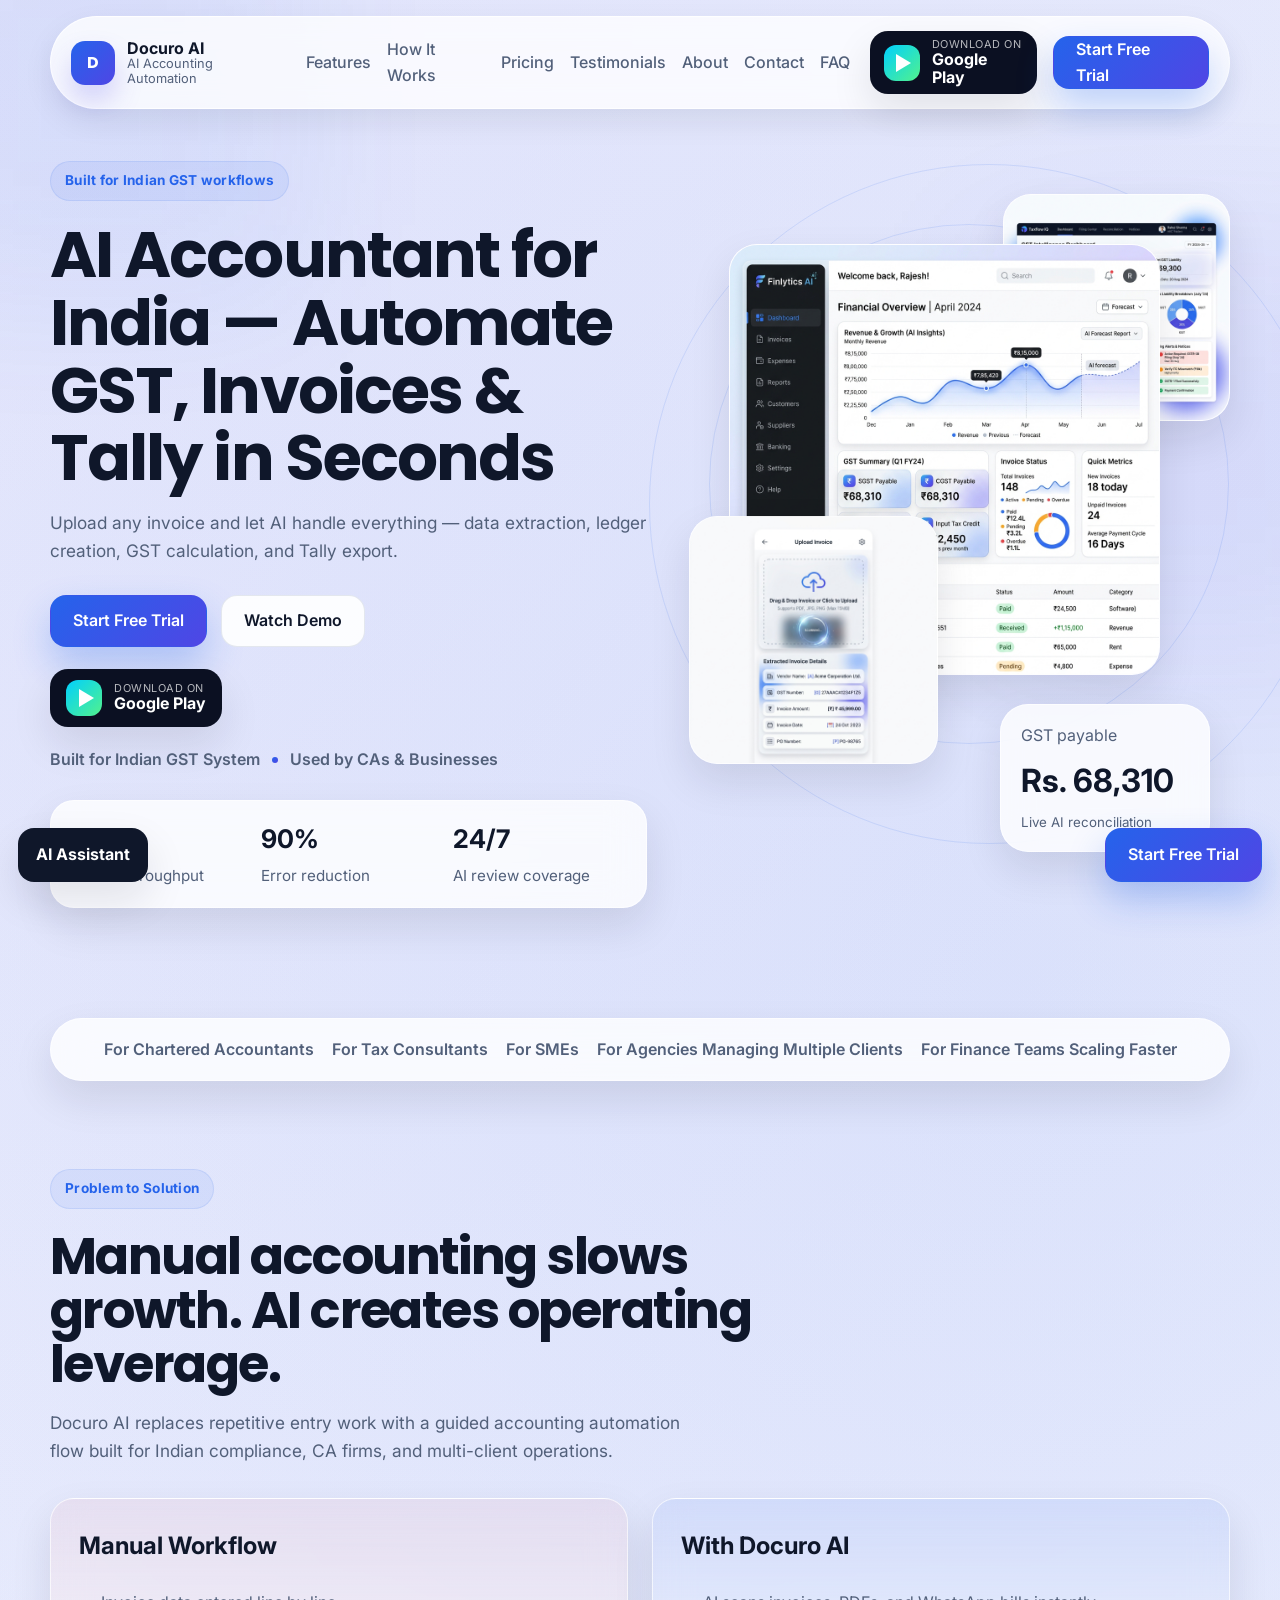
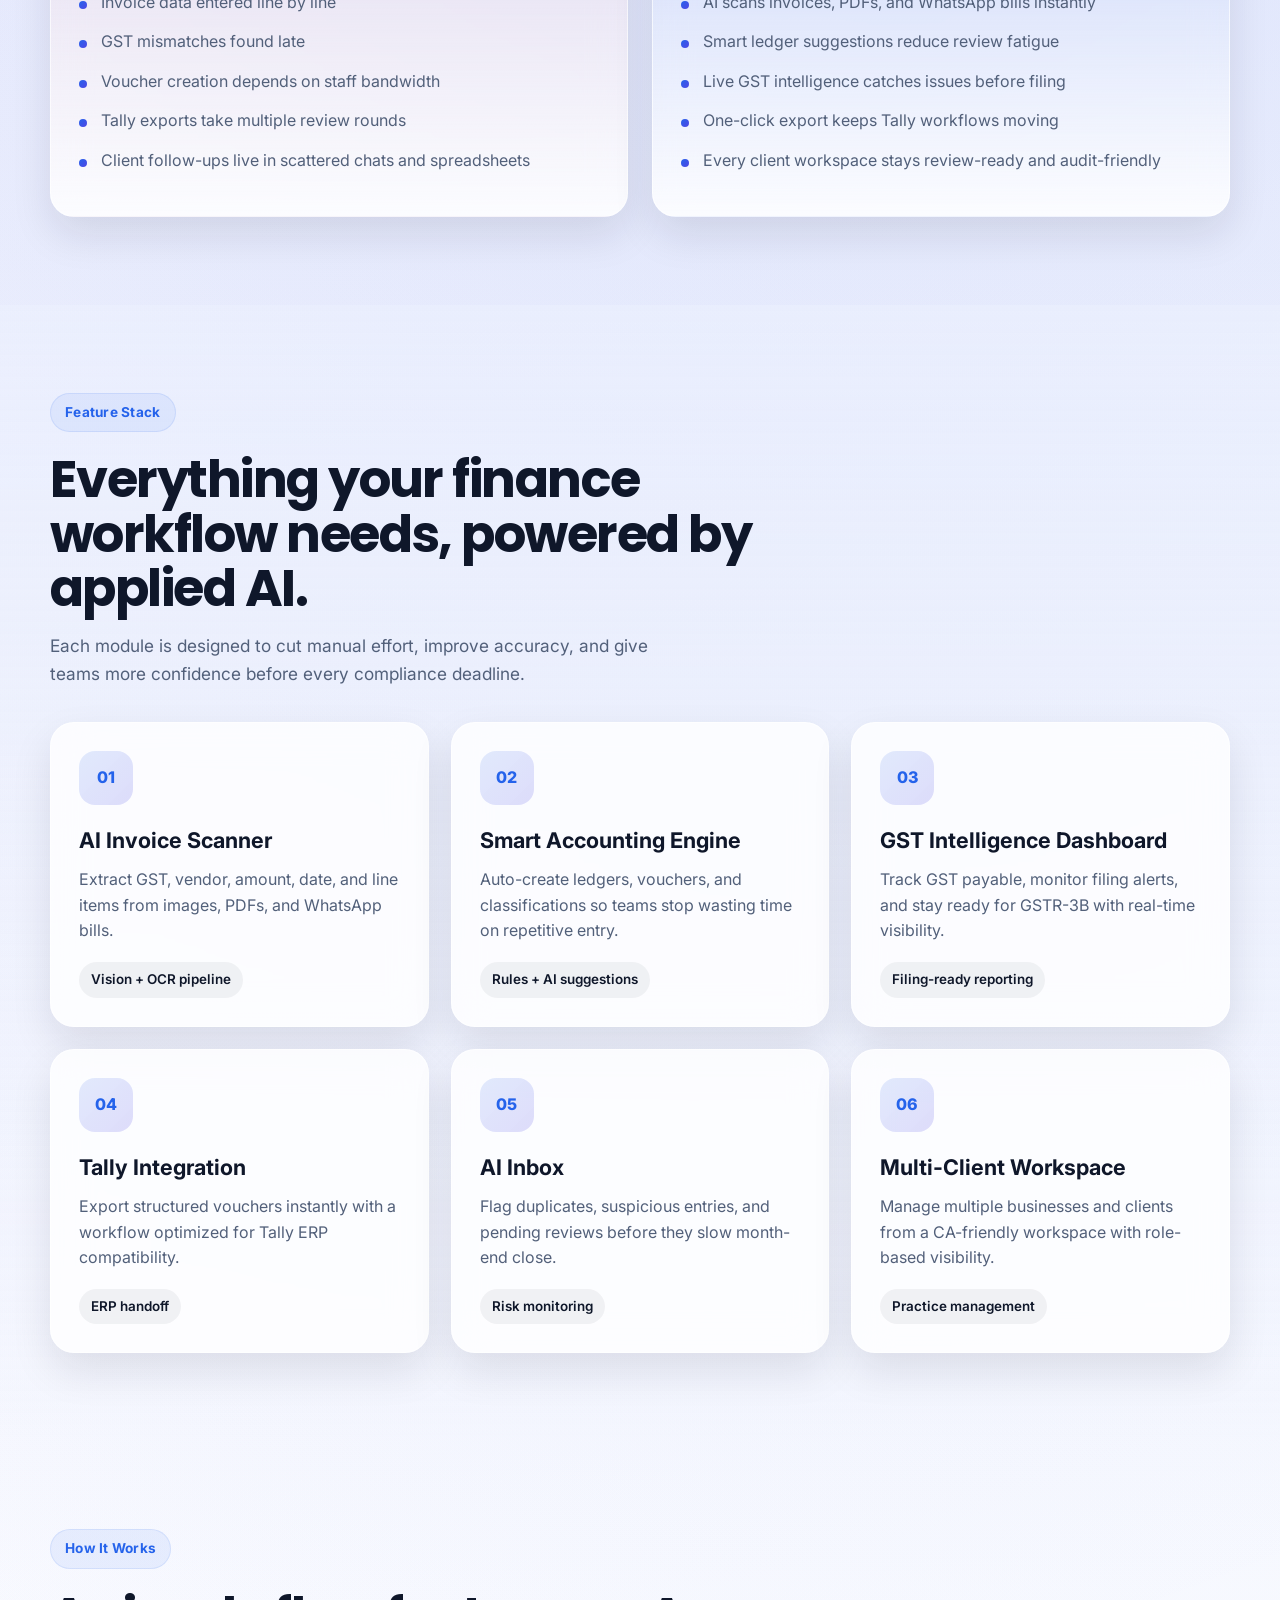
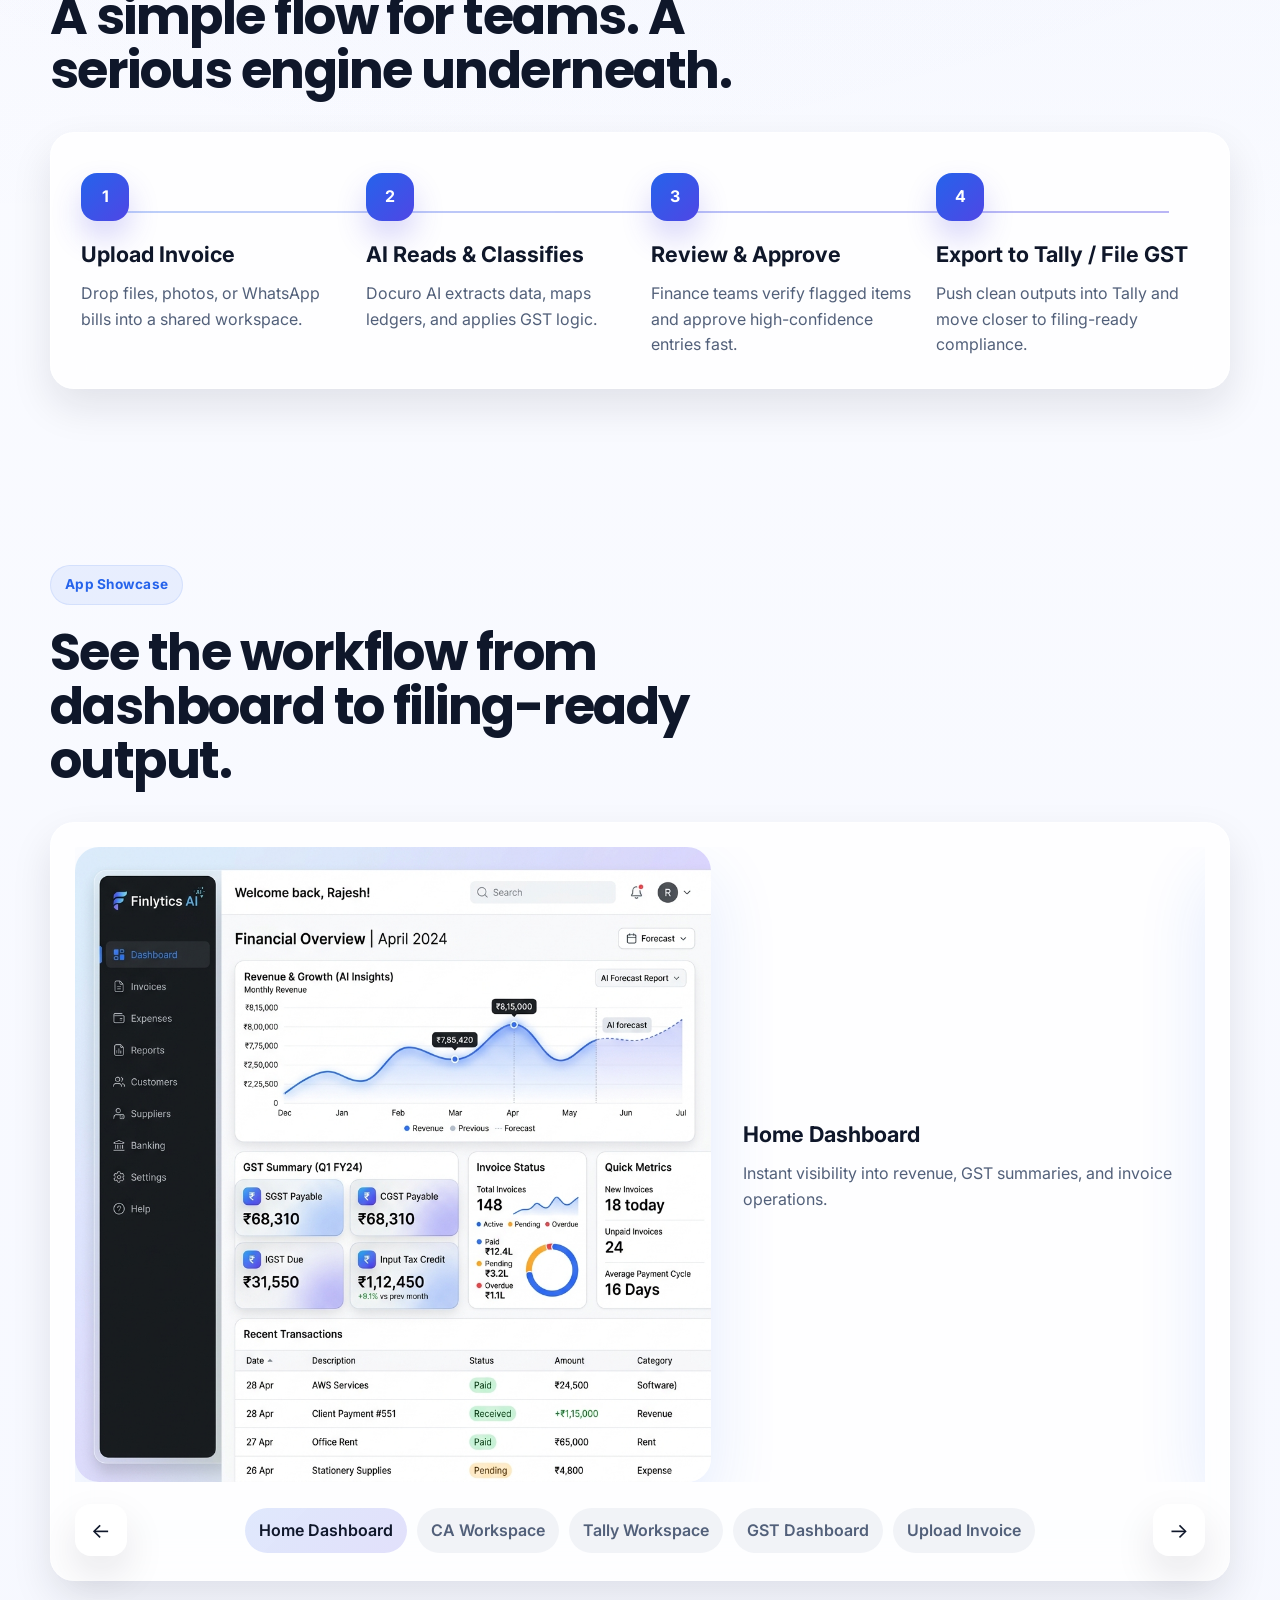
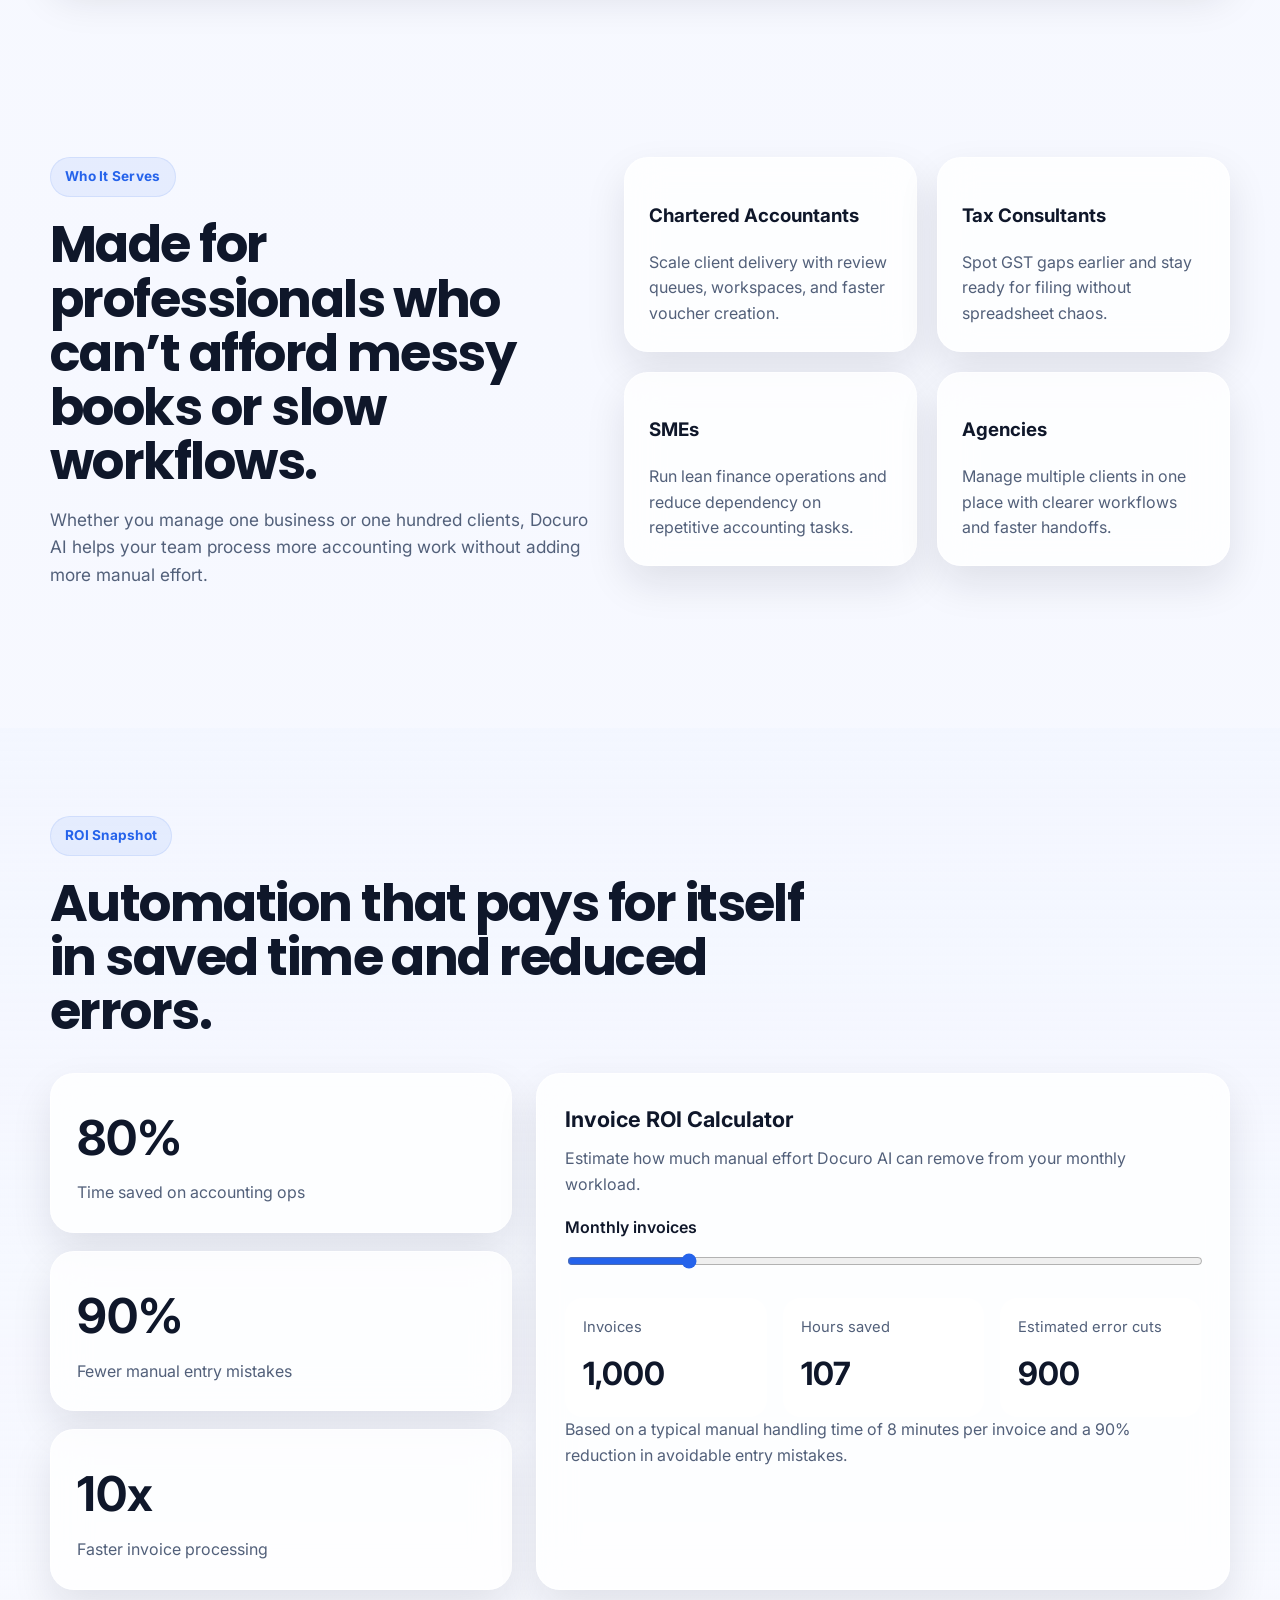
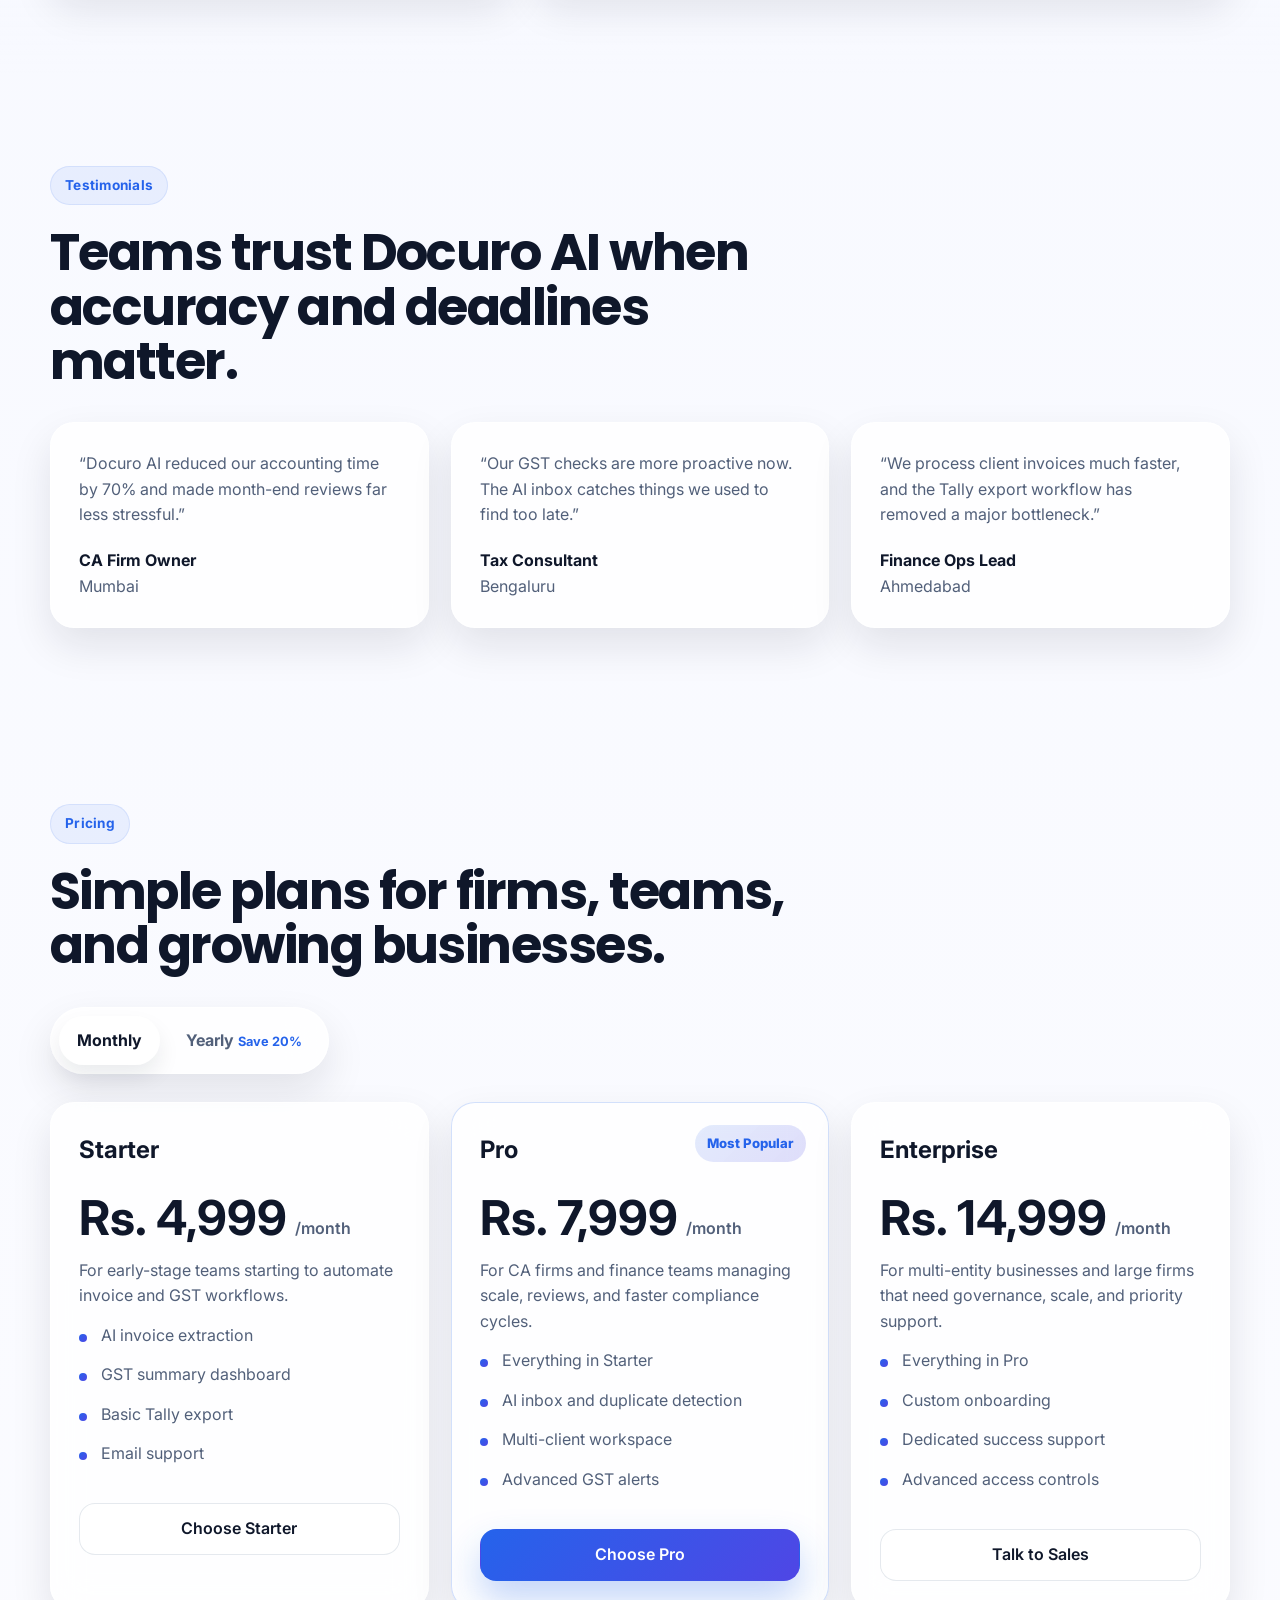
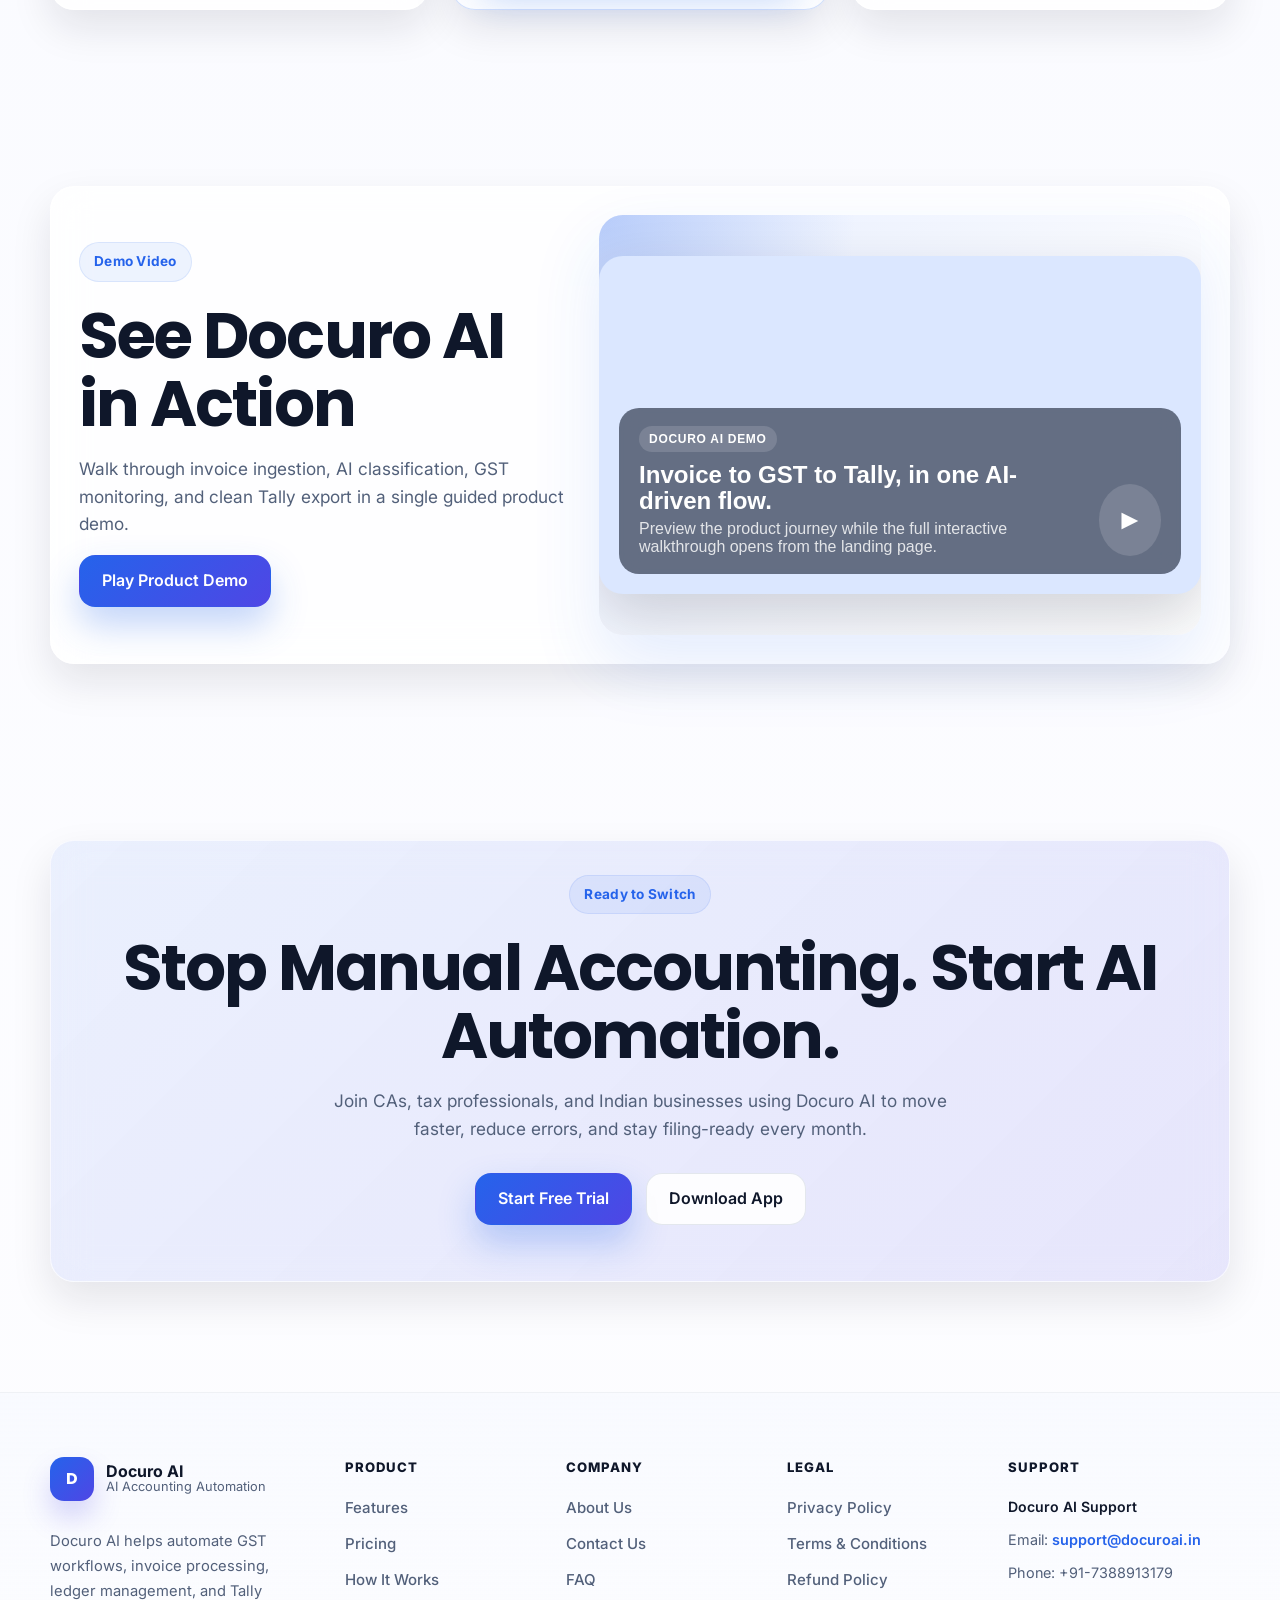
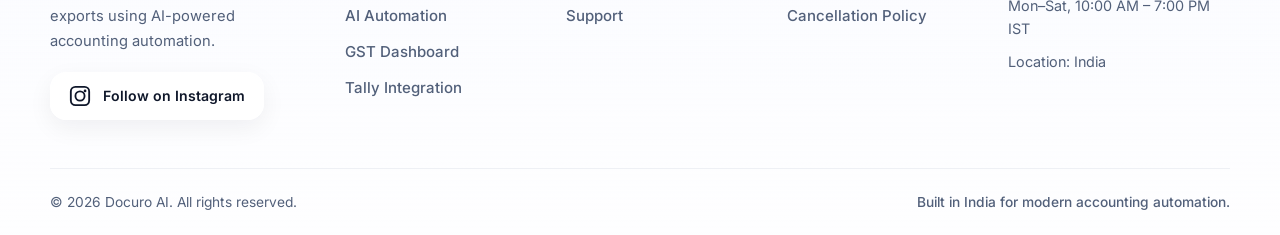
==== index.html @ a3c81d39 "Initial Docuro AI website deployment - Premium SaaS design system with glassmorphism - 8 core pages " ====
<!DOCTYPE html>
<html lang="en">
  <head>
    <meta charset="UTF-8" />
    <meta name="viewport" content="width=device-width, initial-scale=1.0" />
    <title>Docuro AI | AI Accounting Automation for India</title>
    <meta
      name="description"
      content="Docuro AI is an AI-powered accounting automation platform for Chartered Accountants, tax professionals, and businesses in India. Automate GST, invoices, ledgers, and Tally exports in seconds."
    />
    <meta
      name="keywords"
      content="AI accounting software India, GST automation software, Invoice scanner AI India, Tally automation tool, CA software India, accounting automation SaaS"
    />
    <meta name="author" content="Docuro AI" />
    <meta name="robots" content="index, follow" />
    <meta property="og:title" content="Docuro AI | AI Accounting Automation for India" />
    <meta
      property="og:description"
      content="Automate GST, invoices, ledger creation, and Tally exports with a premium fintech platform built for Indian accounting workflows."
    />
    <meta property="og:type" content="website" />
    <meta property="og:url" content="https://docuro.ai/" />
    <meta property="og:image" content="./assets/images/dashboard.png" />
    <meta name="twitter:card" content="summary_large_image" />
    <meta name="twitter:title" content="Docuro AI | AI Accounting Automation for India" />
    <meta
      name="twitter:description"
      content="AI-powered accounting automation for CAs, tax professionals, and Indian businesses."
    />
    <link rel="canonical" href="https://docuro.ai/" />
    <link rel="preconnect" href="https://fonts.googleapis.com" />
    <link rel="preconnect" href="https://fonts.gstatic.com" crossorigin />
    <link
      href="https://fonts.googleapis.com/css2?family=Inter:wght@400;500;600;700;800&family=Poppins:wght@600;700;800&display=swap"
      rel="stylesheet"
    />
    <link rel="stylesheet" href="./styles.css" />
    <script type="application/ld+json">
      {
        "@context": "https://schema.org",
        "@type": "SoftwareApplication",
        "name": "Docuro AI",
        "applicationCategory": "BusinessApplication",
        "operatingSystem": "Web, Android",
        "areaServed": "IN",
        "offers": [
          {
            "@type": "Offer",
            "name": "Starter",
            "priceCurrency": "INR",
            "price": "4999"
          },
          {
            "@type": "Offer",
            "name": "Pro",
            "priceCurrency": "INR",
            "price": "7999"
          },
          {
            "@type": "Offer",
            "name": "Enterprise",
            "priceCurrency": "INR",
            "price": "14999"
          }
        ],
        "description": "AI accounting automation platform for GST, invoices, ledger creation, voucher generation, and Tally export in India.",
        "provider": {
          "@type": "Organization",
          "name": "Docuro AI",
          "email": "support@docuroai.in"
        }
      }
    </script>
  </head>
  <body>
    <div class="page-glow page-glow-left" aria-hidden="true"></div>
    <div class="page-glow page-glow-right" aria-hidden="true"></div>

    <header class="site-header" id="top">
      <nav class="navbar container">
        <a class="brand" href="#top" aria-label="Docuro AI home">
          <span class="brand-mark">D</span>
          <span class="brand-copy">
            <strong>Docuro AI</strong>
            <span>AI Accounting Automation</span>
          </span>
        </a>

        <div class="nav-links">
          <a href="#features">Features</a>
          <a href="#how-it-works">How It Works</a>
          <a href="./pricing/">Pricing</a>
          <a href="#testimonials">Testimonials</a>
          <a href="./about/">About</a>
          <a href="./contact/">Contact</a>
          <a href="./faq/">FAQ</a>
        </div>

        <div class="nav-actions">
          <a class="play-store-badge compact" href="#download" aria-label="Download on Google Play">
            <span class="play-icon" aria-hidden="true">
              <span class="play-triangle"></span>
            </span>
            <span class="play-text">
              <small>Download on</small>
              <strong>Google Play</strong>
            </span>
          </a>
          <a class="button button-primary nav-cta" href="#final-cta">Start Free Trial</a>
        </div>

        <button class="menu-toggle" type="button" aria-expanded="false" aria-label="Open menu">
          <span></span>
          <span></span>
          <span></span>
        </button>
      </nav>
    </header>

    <main>
      <section class="hero section">
        <div class="container hero-grid">
          <div class="hero-copy" data-reveal="left">
            <span class="eyebrow">Built for Indian GST workflows</span>
            <h1>AI Accountant for India &mdash; Automate GST, Invoices &amp; Tally in Seconds</h1>
            <p class="hero-subtitle">
              Upload any invoice and let AI handle everything &mdash; data extraction, ledger creation,
              GST calculation, and Tally export.
            </p>

            <div class="hero-actions">
              <a class="button button-primary" href="#pricing">Start Free Trial</a>
              <button class="button button-secondary js-open-demo" type="button">Watch Demo</button>
            </div>

            <a class="play-store-badge hero-badge" id="download" href="#final-cta" aria-label="Download on Google Play">
              <span class="play-icon" aria-hidden="true">
                <span class="play-triangle"></span>
              </span>
              <span class="play-text">
                <small>Download on</small>
                <strong>Google Play</strong>
              </span>
            </a>

            <div class="trust-line">
              <span>Built for Indian GST System</span>
              <span class="trust-dot"></span>
              <span>Used by CAs &amp; Businesses</span>
            </div>

            <div class="proof-strip glass-card">
              <div>
                <strong>10x</strong>
                <span>Invoice throughput</span>
              </div>
              <div>
                <strong>90%</strong>
                <span>Error reduction</span>
              </div>
              <div>
                <strong>24/7</strong>
                <span>AI review coverage</span>
              </div>
            </div>
          </div>

          <div class="hero-visual" data-reveal="right">
            <div class="hero-orbit hero-orbit-one" aria-hidden="true"></div>
            <div class="hero-orbit hero-orbit-two" aria-hidden="true"></div>

            <div class="hero-stat glass-card float-card">
              <span>GST payable</span>
              <strong>Rs. 68,310</strong>
              <small>Live AI reconciliation</small>
            </div>

            <div class="hero-screen hero-screen-main glass-card">
              <img
                src="./assets/images/dashboard.png"
                alt="Docuro AI accounting dashboard"
                width="768"
                height="768"
                fetchpriority="high"
              />
            </div>

            <div class="hero-screen hero-screen-upload glass-card">
              <img
                src="./assets/images/invoice-upload.png"
                alt="Invoice upload workflow"
                width="768"
                height="768"
              />
            </div>

            <div class="hero-screen hero-screen-gst glass-card">
              <img
                src="./assets/images/gst-dashboard.png"
                alt="GST intelligence dashboard"
                width="768"
                height="768"
              />
            </div>
          </div>
        </div>
      </section>

      <section class="brands section-sm">
        <div class="container">
          <div class="brand-ticker glass-card" data-reveal="up">
            <span>For Chartered Accountants</span>
            <span>For Tax Consultants</span>
            <span>For SMEs</span>
            <span>For Agencies Managing Multiple Clients</span>
            <span>For Finance Teams Scaling Faster</span>
          </div>
        </div>
      </section>

      <section class="section" id="solution">
        <div class="container">
          <div class="section-heading" data-reveal="up">
            <span class="eyebrow">Problem to Solution</span>
            <h2>Manual accounting slows growth. AI creates operating leverage.</h2>
            <p>
              Docuro AI replaces repetitive entry work with a guided accounting automation flow
              built for Indian compliance, CA firms, and multi-client operations.
            </p>
          </div>

          <div class="comparison-grid">
            <article class="comparison-card comparison-card-negative glass-card" data-reveal="left">
              <h3>Manual Workflow</h3>
              <ul class="comparison-list">
                <li>Invoice data entered line by line</li>
                <li>GST mismatches found late</li>
                <li>Voucher creation depends on staff bandwidth</li>
                <li>Tally exports take multiple review rounds</li>
                <li>Client follow-ups live in scattered chats and spreadsheets</li>
              </ul>
            </article>

            <article class="comparison-card comparison-card-positive glass-card" data-reveal="right">
              <h3>With Docuro AI</h3>
              <ul class="comparison-list">
                <li>AI scans invoices, PDFs, and WhatsApp bills instantly</li>
                <li>Smart ledger suggestions reduce review fatigue</li>
                <li>Live GST intelligence catches issues before filing</li>
                <li>One-click export keeps Tally workflows moving</li>
                <li>Every client workspace stays review-ready and audit-friendly</li>
              </ul>
            </article>
          </div>
        </div>
      </section>

      <section class="section section-tinted" id="features">
        <div class="container">
          <div class="section-heading" data-reveal="up">
            <span class="eyebrow">Feature Stack</span>
            <h2>Everything your finance workflow needs, powered by applied AI.</h2>
            <p>
              Each module is designed to cut manual effort, improve accuracy, and give teams more
              confidence before every compliance deadline.
            </p>
          </div>

          <div class="feature-grid">
            <article class="feature-card glass-card" data-reveal="up">
              <div class="feature-icon">01</div>
              <h3>AI Invoice Scanner</h3>
              <p>Extract GST, vendor, amount, date, and line items from images, PDFs, and WhatsApp bills.</p>
              <span class="feature-tag">Vision + OCR pipeline</span>
            </article>

            <article class="feature-card glass-card" data-reveal="up">
              <div class="feature-icon">02</div>
              <h3>Smart Accounting Engine</h3>
              <p>Auto-create ledgers, vouchers, and classifications so teams stop wasting time on repetitive entry.</p>
              <span class="feature-tag">Rules + AI suggestions</span>
            </article>

            <article class="feature-card glass-card" data-reveal="up">
              <div class="feature-icon">03</div>
              <h3>GST Intelligence Dashboard</h3>
              <p>Track GST payable, monitor filing alerts, and stay ready for GSTR-3B with real-time visibility.</p>
              <span class="feature-tag">Filing-ready reporting</span>
            </article>

            <article class="feature-card glass-card" data-reveal="up">
              <div class="feature-icon">04</div>
              <h3>Tally Integration</h3>
              <p>Export structured vouchers instantly with a workflow optimized for Tally ERP compatibility.</p>
              <span class="feature-tag">ERP handoff</span>
            </article>

            <article class="feature-card glass-card" data-reveal="up">
              <div class="feature-icon">05</div>
              <h3>AI Inbox</h3>
              <p>Flag duplicates, suspicious entries, and pending reviews before they slow month-end close.</p>
              <span class="feature-tag">Risk monitoring</span>
            </article>

            <article class="feature-card glass-card" data-reveal="up">
              <div class="feature-icon">06</div>
              <h3>Multi-Client Workspace</h3>
              <p>Manage multiple businesses and clients from a CA-friendly workspace with role-based visibility.</p>
              <span class="feature-tag">Practice management</span>
            </article>
          </div>
        </div>
      </section>

      <section class="section" id="how-it-works">
        <div class="container">
          <div class="section-heading" data-reveal="up">
            <span class="eyebrow">How It Works</span>
            <h2>A simple flow for teams. A serious engine underneath.</h2>
          </div>

          <div class="flow-shell glass-card" data-reveal="up">
            <div class="flow-line" aria-hidden="true"></div>
            <div class="flow-step">
              <span>1</span>
              <h3>Upload Invoice</h3>
              <p>Drop files, photos, or WhatsApp bills into a shared workspace.</p>
            </div>
            <div class="flow-step">
              <span>2</span>
              <h3>AI Reads &amp; Classifies</h3>
              <p>Docuro AI extracts data, maps ledgers, and applies GST logic.</p>
            </div>
            <div class="flow-step">
              <span>3</span>
              <h3>Review &amp; Approve</h3>
              <p>Finance teams verify flagged items and approve high-confidence entries fast.</p>
            </div>
            <div class="flow-step">
              <span>4</span>
              <h3>Export to Tally / File GST</h3>
              <p>Push clean outputs into Tally and move closer to filing-ready compliance.</p>
            </div>
          </div>
        </div>
      </section>

      <section class="section section-showcase" id="showcase">
        <div class="container">
          <div class="section-heading" data-reveal="up">
            <span class="eyebrow">App Showcase</span>
            <h2>See the workflow from dashboard to filing-ready output.</h2>
          </div>

          <div class="showcase-shell glass-card" data-reveal="up">
            <div class="carousel-stage">
              <div class="carousel-track">
                <article class="carousel-slide is-active" data-label="Home Dashboard">
                  <img src="./assets/images/dashboard.png" alt="Home dashboard screen" width="768" height="768" />
                  <div class="carousel-caption">
                    <h3>Home Dashboard</h3>
                    <p>Instant visibility into revenue, GST summaries, and invoice operations.</p>
                  </div>
                </article>
                <article class="carousel-slide" data-label="CA Workspace">
                  <img src="./assets/images/ca-workspace.png" alt="CA workspace screen" width="768" height="768" loading="lazy" />
                  <div class="carousel-caption">
                    <h3>CA Workspace</h3>
                    <p>Client-by-client management with review queues and operational clarity.</p>
                  </div>
                </article>
                <article class="carousel-slide" data-label="Tally Workspace">
                  <img src="./assets/images/tally-export.png" alt="Tally export workspace" width="768" height="768" loading="lazy" />
                  <div class="carousel-caption">
                    <h3>Tally Workspace</h3>
                    <p>Move approved vouchers into your accounting system without manual cleanup.</p>
                  </div>
                </article>
                <article class="carousel-slide" data-label="GST Dashboard">
                  <img src="./assets/images/gst-dashboard.png" alt="GST dashboard screen" width="768" height="768" loading="lazy" />
                  <div class="carousel-caption">
                    <h3>GST Dashboard</h3>
                    <p>Track liabilities, alerts, and filing readiness from one view.</p>
                  </div>
                </article>
                <article class="carousel-slide" data-label="Upload Invoice">
                  <img src="./assets/images/invoice-upload.png" alt="Upload invoice screen" width="768" height="768" loading="lazy" />
                  <div class="carousel-caption">
                    <h3>Upload Invoice Screen</h3>
                    <p>Drag, drop, and process invoices with AI-powered extraction and validation.</p>
                  </div>
                </article>
              </div>
            </div>

            <div class="carousel-controls">
              <button class="carousel-button js-carousel-prev" type="button" aria-label="Previous screen">←</button>
              <div class="carousel-dots" aria-label="Showcase pagination"></div>
              <button class="carousel-button js-carousel-next" type="button" aria-label="Next screen">→</button>
            </div>
          </div>
        </div>
      </section>

      <section class="section">
        <div class="container">
          <div class="audience-grid">
            <div class="section-heading audience-copy" data-reveal="left">
              <span class="eyebrow">Who It Serves</span>
              <h2>Made for professionals who can’t afford messy books or slow workflows.</h2>
              <p>
                Whether you manage one business or one hundred clients, Docuro AI helps your team
                process more accounting work without adding more manual effort.
              </p>
            </div>

            <div class="audience-cards">
              <article class="audience-card glass-card" data-reveal="right">
                <h3>Chartered Accountants</h3>
                <p>Scale client delivery with review queues, workspaces, and faster voucher creation.</p>
              </article>
              <article class="audience-card glass-card" data-reveal="right">
                <h3>Tax Consultants</h3>
                <p>Spot GST gaps earlier and stay ready for filing without spreadsheet chaos.</p>
              </article>
              <article class="audience-card glass-card" data-reveal="right">
                <h3>SMEs</h3>
                <p>Run lean finance operations and reduce dependency on repetitive accounting tasks.</p>
              </article>
              <article class="audience-card glass-card" data-reveal="right">
                <h3>Agencies</h3>
                <p>Manage multiple clients in one place with clearer workflows and faster handoffs.</p>
              </article>
            </div>
          </div>
        </div>
      </section>

      <section class="section section-tinted" id="roi">
        <div class="container">
          <div class="section-heading" data-reveal="up">
            <span class="eyebrow">ROI Snapshot</span>
            <h2>Automation that pays for itself in saved time and reduced errors.</h2>
          </div>

          <div class="roi-grid">
            <div class="roi-stats">
              <article class="roi-card glass-card" data-reveal="up">
                <strong>80%</strong>
                <span>Time saved on accounting ops</span>
              </article>
              <article class="roi-card glass-card" data-reveal="up">
                <strong>90%</strong>
                <span>Fewer manual entry mistakes</span>
              </article>
              <article class="roi-card glass-card" data-reveal="up">
                <strong>10x</strong>
                <span>Faster invoice processing</span>
              </article>
            </div>

            <div class="calculator glass-card" data-reveal="up">
              <div class="calculator-head">
                <h3>Invoice ROI Calculator</h3>
                <p>Estimate how much manual effort Docuro AI can remove from your monthly workload.</p>
              </div>
              <label for="invoiceRange">Monthly invoices</label>
              <input id="invoiceRange" type="range" min="100" max="5000" step="100" value="1000" />
              <div class="calculator-readout">
                <div>
                  <span>Invoices</span>
                  <strong id="invoiceCount">1000</strong>
                </div>
                <div>
                  <span>Hours saved</span>
                  <strong id="hoursSaved">133</strong>
                </div>
                <div>
                  <span>Estimated error cuts</span>
                  <strong id="errorSaved">900</strong>
                </div>
              </div>
              <p class="calculator-note">
                Based on a typical manual handling time of 8 minutes per invoice and a 90% reduction
                in avoidable entry mistakes.
              </p>
            </div>
          </div>
        </div>
      </section>

      <section class="section" id="testimonials">
        <div class="container">
          <div class="section-heading" data-reveal="up">
            <span class="eyebrow">Testimonials</span>
            <h2>Teams trust Docuro AI when accuracy and deadlines matter.</h2>
          </div>

          <div class="testimonial-grid">
            <article class="testimonial-card glass-card" data-reveal="up">
              <p>“Docuro AI reduced our accounting time by 70% and made month-end reviews far less stressful.”</p>
              <strong>CA Firm Owner</strong>
              <span>Mumbai</span>
            </article>
            <article class="testimonial-card glass-card" data-reveal="up">
              <p>“Our GST checks are more proactive now. The AI inbox catches things we used to find too late.”</p>
              <strong>Tax Consultant</strong>
              <span>Bengaluru</span>
            </article>
            <article class="testimonial-card glass-card" data-reveal="up">
              <p>“We process client invoices much faster, and the Tally export workflow has removed a major bottleneck.”</p>
              <strong>Finance Ops Lead</strong>
              <span>Ahmedabad</span>
            </article>
          </div>
        </div>
      </section>

      <section class="section section-pricing" id="pricing">
        <div class="container">
          <div class="section-heading" data-reveal="up">
            <span class="eyebrow">Pricing</span>
            <h2>Simple plans for firms, teams, and growing businesses.</h2>
          </div>

          <div class="pricing-toggle glass-card" data-reveal="up">
            <button class="toggle-option is-active" type="button" data-billing="monthly">Monthly</button>
            <button class="toggle-option" type="button" data-billing="yearly">Yearly <span>Save 20%</span></button>
          </div>

          <div class="pricing-grid">
            <article class="pricing-card glass-card" data-reveal="up">
              <h3>Starter</h3>
              <div class="price-row">
                <strong data-monthly="Rs. 4,999" data-yearly="Rs. 3,999">Rs. 4,999</strong>
                <span>/month</span>
              </div>
              <p>For early-stage teams starting to automate invoice and GST workflows.</p>
              <ul class="pricing-list">
                <li>AI invoice extraction</li>
                <li>GST summary dashboard</li>
                <li>Basic Tally export</li>
                <li>Email support</li>
              </ul>
              <a class="button button-secondary" href="#final-cta">Choose Starter</a>
            </article>

            <article class="pricing-card pricing-card-featured glass-card" data-reveal="up">
              <span class="pricing-badge">Most Popular</span>
              <h3>Pro</h3>
              <div class="price-row">
                <strong data-monthly="Rs. 7,999" data-yearly="Rs. 6,399">Rs. 7,999</strong>
                <span>/month</span>
              </div>
              <p>For CA firms and finance teams managing scale, reviews, and faster compliance cycles.</p>
              <ul class="pricing-list">
                <li>Everything in Starter</li>
                <li>AI inbox and duplicate detection</li>
                <li>Multi-client workspace</li>
                <li>Advanced GST alerts</li>
              </ul>
              <a class="button button-primary" href="#final-cta">Choose Pro</a>
            </article>

            <article class="pricing-card glass-card" data-reveal="up">
              <h3>Enterprise</h3>
              <div class="price-row">
                <strong data-monthly="Rs. 14,999" data-yearly="Rs. 11,999">Rs. 14,999</strong>
                <span>/month</span>
              </div>
              <p>For multi-entity businesses and large firms that need governance, scale, and priority support.</p>
              <ul class="pricing-list">
                <li>Everything in Pro</li>
                <li>Custom onboarding</li>
                <li>Dedicated success support</li>
                <li>Advanced access controls</li>
              </ul>
              <a class="button button-secondary" href="#final-cta">Talk to Sales</a>
            </article>
          </div>
        </div>
      </section>

      <section class="section" id="demo">
        <div class="container">
          <div class="demo-shell glass-card" data-reveal="up">
            <div class="demo-copy">
              <span class="eyebrow">Demo Video</span>
              <h2>See Docuro AI in Action</h2>
              <p>
                Walk through invoice ingestion, AI classification, GST monitoring, and clean Tally
                export in a single guided product demo.
              </p>
              <button class="button button-primary js-open-demo" type="button">Play Product Demo</button>
            </div>

            <div class="demo-embed">
              <iframe
                src="./demo-preview.html"
                title="Docuro AI embedded product demo"
                loading="lazy"
                allowfullscreen
              ></iframe>
            </div>
          </div>
        </div>
      </section>

      <section class="section final-cta-section" id="final-cta">
        <div class="container">
          <div class="final-cta glass-card" data-reveal="up">
            <span class="eyebrow">Ready to Switch</span>
            <h2>Stop Manual Accounting. Start AI Automation.</h2>
            <p>
              Join CAs, tax professionals, and Indian businesses using Docuro AI to move faster,
              reduce errors, and stay filing-ready every month.
            </p>
            <div class="hero-actions final-actions">
              <a class="button button-primary" href="mailto:support@docuroai.in?subject=Docuro%20AI%20Free%20Trial">Start Free Trial</a>
              <a class="button button-secondary" href="#download">Download App</a>
            </div>
          </div>
        </div>
      </section>
    </main>

    <footer class="site-footer">
      <div class="container">
        <div class="footer-main">
          <div class="footer-brand-col">
            <a class="brand footer-brand" href="#top">
              <span class="brand-mark">D</span>
              <span class="brand-copy">
                <strong>Docuro AI</strong>
                <span>AI Accounting Automation</span>
              </span>
            </a>
            <p class="footer-description">
              Docuro AI helps automate GST workflows, invoice processing, ledger management, and Tally exports using AI-powered accounting automation.
            </p>
            <a class="footer-instagram" href="https://www.instagram.com/docuro.in?igsh=MW5kYjFpMDVsOWxwZQ==" target="_blank" rel="noopener noreferrer" aria-label="Follow Docuro AI on Instagram">
              <svg viewBox="0 0 24 24" fill="none" stroke="currentColor" stroke-width="2" stroke-linecap="round" stroke-linejoin="round"><rect x="2" y="2" width="20" height="20" rx="5"/><circle cx="12" cy="12" r="5"/><circle cx="17.5" cy="6.5" r="1.5" fill="currentColor" stroke="none"/></svg>
              Follow on Instagram
            </a>
          </div>

          <div>
            <p class="footer-col-title">Product</p>
            <nav class="footer-nav">
              <a href="./index.html#features">Features</a>
              <a href="./pricing/">Pricing</a>
              <a href="./index.html#how-it-works">How It Works</a>
              <a href="./index.html#features">AI Automation</a>
              <a href="./index.html#showcase">GST Dashboard</a>
              <a href="./index.html#showcase">Tally Integration</a>
            </nav>
          </div>

          <div>
            <p class="footer-col-title">Company</p>
            <nav class="footer-nav">
              <a href="./about/">About Us</a>
              <a href="./contact/">Contact Us</a>
              <a href="./faq/">FAQ</a>
              <a href="./contact/">Support</a>
            </nav>
          </div>

          <div>
            <p class="footer-col-title">Legal</p>
            <nav class="footer-nav">
              <a href="./privacy-policy/">Privacy Policy</a>
              <a href="./terms-and-conditions/">Terms &amp; Conditions</a>
              <a href="./refund-policy/">Refund Policy</a>
              <a href="./cancellation-policy/">Cancellation Policy</a>
            </nav>
          </div>

          <div>
            <p class="footer-col-title">Support</p>
            <div class="footer-support-info">
              <span class="footer-support-label">Docuro AI Support</span>
              <span>Email: <a href="mailto:support@docuroai.in">support@docuroai.in</a></span>
              <span>Phone: +91-7388913179</span>
              <span>Mon–Sat, 10:00 AM – 7:00 PM IST</span>
              <span>Location: India</span>
            </div>
          </div>
        </div>

        <div class="footer-bottom">
          <span class="footer-copyright">&copy; 2026 Docuro AI. All rights reserved.</span>
          <span class="footer-bottom-tagline">Built in India for modern accounting automation.</span>
        </div>
      </div>
    </footer>

    <div class="floating-cta">
      <a class="button button-primary" href="#final-cta">Start Free Trial</a>
    </div>

    <div class="chatbot">
        <button class="chatbot-toggle" type="button" aria-expanded="false" aria-controls="chatbotPanel">AI Assistant</button>
      <div class="chatbot-panel glass-card" id="chatbotPanel" hidden>
        <div class="chatbot-head">
          <strong>Docuro AI Assistant</strong>
          <span>Ask about onboarding, GST, or pricing</span>
        </div>
        <div class="chatbot-body" id="chatMessages">
          <div class="chat-message bot">
            Hi, I can help you understand how Docuro AI fits your CA firm or business workflow.
          </div>
        </div>
        <div class="chatbot-prompts">
          <button type="button" class="chat-prompt" data-prompt="How does Tally export work?">Tally export</button>
          <button type="button" class="chat-prompt" data-prompt="Can you handle GST workflows?">GST workflow</button>
          <button type="button" class="chat-prompt" data-prompt="Which plan is right for a CA firm?">Best plan</button>
        </div>
      </div>
    </div>

    <div class="demo-modal" id="demoModal" hidden>
      <div class="demo-backdrop js-close-demo" aria-hidden="true"></div>
      <div class="demo-dialog glass-card" role="dialog" aria-modal="true" aria-labelledby="demoTitle">
        <button class="demo-close js-close-demo" type="button" aria-label="Close demo">&times;</button>
        <div class="demo-dialog-copy">
          <span class="eyebrow">Interactive Walkthrough</span>
          <h3 id="demoTitle">See how Docuro AI moves work from invoice to compliance.</h3>
        </div>
        <div class="demo-dialog-stage">
          <img id="demoImage" src="./assets/images/invoice-upload.png" alt="Docuro AI demo slide" width="768" height="768" />
          <div class="demo-overlay">
            <strong id="demoCaptionTitle">Upload invoice</strong>
            <p id="demoCaptionBody">Start with invoices, bills, or PDFs from email, scanner, or WhatsApp.</p>
          </div>
        </div>
      </div>
    </div>

    <script src="./script.js"></script>
  </body>
</html>
---- styles.css ----
:root {
  --bg: #f7f9ff;
  --bg-soft: #eef4ff;
  --surface: rgba(255, 255, 255, 0.8);
  --surface-strong: rgba(255, 255, 255, 0.95);
  --text: #0f172a;
  --muted: #52607a;
  --line: rgba(148, 163, 184, 0.22);
  --primary: #2563eb;
  --secondary: #4f46e5;
  --primary-soft: rgba(37, 99, 235, 0.14);
  --secondary-soft: rgba(79, 70, 229, 0.14);
  --success-soft: rgba(16, 185, 129, 0.12);
  --danger-soft: rgba(248, 113, 113, 0.14);
  --shadow-lg: 0 30px 70px rgba(37, 99, 235, 0.12);
  --shadow-md: 0 18px 40px rgba(15, 23, 42, 0.1);
  --radius-lg: 24px;
  --radius-md: 18px;
  --radius-sm: 14px;
  --container: min(1180px, calc(100% - 32px));
  --transition: 240ms ease;
}

*,
*::before,
*::after {
  box-sizing: border-box;
}

html {
  scroll-behavior: smooth;
}

body {
  margin: 0;
  font-family: "Inter", sans-serif;
  background:
    radial-gradient(circle at top left, rgba(79, 70, 229, 0.1), transparent 35%),
    radial-gradient(circle at 80% 10%, rgba(37, 99, 235, 0.12), transparent 28%),
    linear-gradient(180deg, #ffffff 0%, #f6f8ff 52%, #fdfdff 100%);
  color: var(--text);
  line-height: 1.6;
}

img {
  display: block;
  width: 100%;
  height: auto;
}

a {
  color: inherit;
  text-decoration: none;
}

button,
input {
  font: inherit;
}

button {
  cursor: pointer;
}

.container {
  width: var(--container);
  margin: 0 auto;
}

.section {
  padding: 88px 0;
  position: relative;
}

.section-sm {
  padding: 22px 0 0;
}

.section-tinted {
  background: linear-gradient(180deg, rgba(239, 244, 255, 0.4), rgba(255, 255, 255, 0));
}

.glass-card {
  background: var(--surface);
  border: 1px solid rgba(255, 255, 255, 0.65);
  box-shadow: var(--shadow-md);
  backdrop-filter: blur(18px);
  -webkit-backdrop-filter: blur(18px);
}

.page-glow {
  position: fixed;
  width: 420px;
  height: 420px;
  filter: blur(80px);
  opacity: 0.4;
  pointer-events: none;
  z-index: 0;
}

.page-glow-left {
  top: -120px;
  left: -120px;
  background: rgba(37, 99, 235, 0.15);
}

.page-glow-right {
  right: -120px;
  top: 240px;
  background: rgba(79, 70, 229, 0.16);
}

.site-header {
  position: sticky;
  top: 0;
  z-index: 100;
  padding: 16px 0 0;
}

.navbar {
  display: flex;
  align-items: center;
  justify-content: space-between;
  gap: 20px;
  padding: 14px 20px;
  border-radius: 999px;
  background: rgba(255, 255, 255, 0.78);
  border: 1px solid rgba(255, 255, 255, 0.8);
  box-shadow: 0 12px 30px rgba(15, 23, 42, 0.08);
  backdrop-filter: blur(14px);
}

.site-header.is-scrolled .navbar {
  box-shadow: 0 18px 34px rgba(15, 23, 42, 0.12);
}

.brand {
  display: inline-flex;
  align-items: center;
  gap: 12px;
  min-width: 0;
}

.brand-mark {
  display: inline-flex;
  align-items: center;
  justify-content: center;
  width: 44px;
  height: 44px;
  border-radius: 14px;
  background: linear-gradient(135deg, var(--primary), var(--secondary));
  color: #fff;
  font-family: "Poppins", sans-serif;
  font-weight: 700;
  box-shadow: 0 16px 28px rgba(79, 70, 229, 0.22);
}

.brand-copy {
  display: flex;
  flex-direction: column;
  line-height: 1.15;
}

.brand-copy strong {
  font-size: 1rem;
}

.brand-copy span {
  color: var(--muted);
  font-size: 0.8rem;
}

.nav-links,
.nav-actions {
  display: flex;
  align-items: center;
  gap: 16px;
}

.nav-links a {
  color: var(--muted);
  font-weight: 500;
  transition: color var(--transition);
}

.nav-links a:hover,
.nav-links a:focus-visible {
  color: var(--text);
}

.menu-toggle {
  display: none;
  flex-direction: column;
  gap: 4px;
  width: 46px;
  height: 46px;
  border: 0;
  border-radius: 14px;
  background: rgba(255, 255, 255, 0.9);
}

.menu-toggle span {
  width: 18px;
  height: 2px;
  margin: 0 auto;
  background: var(--text);
  border-radius: 999px;
}

.button {
  display: inline-flex;
  align-items: center;
  justify-content: center;
  gap: 8px;
  min-height: 52px;
  padding: 0 22px;
  border-radius: 16px;
  border: 1px solid transparent;
  font-weight: 600;
  transition:
    transform var(--transition),
    box-shadow var(--transition),
    border-color var(--transition),
    background var(--transition);
}

.button:hover,
.button:focus-visible {
  transform: translateY(-2px);
}

.button-primary {
  color: #fff;
  background: linear-gradient(135deg, var(--primary), var(--secondary));
  box-shadow: 0 18px 36px rgba(37, 99, 235, 0.28);
}

.button-secondary {
  color: var(--text);
  background: rgba(255, 255, 255, 0.9);
  border-color: rgba(148, 163, 184, 0.24);
}

.play-store-badge {
  display: inline-flex;
  align-items: center;
  gap: 12px;
  padding: 10px 16px;
  min-height: 58px;
  border-radius: 18px;
  background: #0b1022;
  color: #fff;
  box-shadow: var(--shadow-md);
}

.play-store-badge.compact {
  min-height: 50px;
  padding: 8px 14px;
}

.play-icon {
  display: inline-flex;
  align-items: center;
  justify-content: center;
  width: 36px;
  height: 36px;
  border-radius: 12px;
  background: linear-gradient(135deg, #00d0ff, #52f28c);
}

.play-triangle {
  width: 0;
  height: 0;
  border-top: 9px solid transparent;
  border-bottom: 9px solid transparent;
  border-left: 15px solid #fff;
  margin-left: 4px;
}

.play-text {
  display: flex;
  flex-direction: column;
  line-height: 1.1;
}

.play-text small {
  font-size: 0.68rem;
  letter-spacing: 0.05em;
  text-transform: uppercase;
  opacity: 0.7;
}

.play-text strong {
  font-size: 1rem;
}

.hero {
  padding-top: 52px;
}

.hero-grid {
  display: grid;
  grid-template-columns: minmax(0, 1.05fr) minmax(0, 0.95fr);
  align-items: center;
  gap: 42px;
}

.eyebrow {
  display: inline-flex;
  align-items: center;
  padding: 8px 14px;
  border-radius: 999px;
  background: rgba(37, 99, 235, 0.08);
  border: 1px solid rgba(37, 99, 235, 0.1);
  color: var(--primary);
  font-size: 0.85rem;
  font-weight: 700;
  letter-spacing: 0.02em;
}

.hero-copy h1,
.section-heading h2,
.demo-copy h2,
.final-cta h2 {
  margin: 20px 0 16px;
  font-family: "Poppins", sans-serif;
  font-size: clamp(2.4rem, 5vw, 4.5rem);
  line-height: 1.06;
  letter-spacing: -0.03em;
}

.hero-subtitle,
.section-heading p,
.demo-copy p,
.final-cta p {
  color: var(--muted);
  font-size: 1.08rem;
  max-width: 58ch;
}

.hero-actions {
  display: flex;
  flex-wrap: wrap;
  gap: 14px;
  margin: 30px 0 22px;
}

.hero-badge {
  width: fit-content;
}

.trust-line {
  display: inline-flex;
  align-items: center;
  gap: 12px;
  margin: 20px 0 28px;
  color: var(--muted);
  font-weight: 600;
  flex-wrap: wrap;
}

.trust-dot {
  width: 6px;
  height: 6px;
  border-radius: 50%;
  background: linear-gradient(135deg, var(--primary), var(--secondary));
}

.proof-strip {
  display: grid;
  grid-template-columns: repeat(3, minmax(0, 1fr));
  gap: 16px;
  padding: 18px;
  border-radius: var(--radius-lg);
}

.proof-strip div {
  display: flex;
  flex-direction: column;
  gap: 4px;
}

.proof-strip strong {
  font-size: 1.6rem;
}

.proof-strip span {
  color: var(--muted);
  font-size: 0.95rem;
}

.hero-visual {
  position: relative;
  min-height: 700px;
}

.hero-screen,
.hero-stat {
  position: absolute;
  border-radius: 28px;
  overflow: hidden;
}

.hero-screen {
  animation: float 6s ease-in-out infinite;
}

.hero-screen-main {
  top: 60px;
  left: 40px;
  right: 70px;
  z-index: 3;
}

.hero-screen-upload {
  bottom: 120px;
  left: 0;
  width: 46%;
  z-index: 4;
  animation-delay: -2s;
}

.hero-screen-gst {
  top: 10px;
  right: 0;
  width: 42%;
  z-index: 2;
  animation-delay: -4s;
}

.hero-stat {
  top: 520px;
  right: 20px;
  z-index: 5;
  padding: 18px 20px;
  min-width: 210px;
}

.hero-stat span,
.hero-stat small {
  display: block;
  color: var(--muted);
}

.hero-stat strong {
  display: block;
  font-size: 2rem;
  margin: 6px 0;
}

.hero-orbit {
  position: absolute;
  border-radius: 50%;
  border: 1px solid rgba(37, 99, 235, 0.12);
}

.hero-orbit-one {
  width: 520px;
  height: 520px;
  top: 40px;
  left: 20px;
}

.hero-orbit-two {
  width: 680px;
  height: 680px;
  top: -20px;
  left: -40px;
}

.brand-ticker {
  display: flex;
  flex-wrap: wrap;
  justify-content: center;
  gap: 18px;
  padding: 18px 24px;
  border-radius: 999px;
}

.brand-ticker span {
  color: var(--muted);
  font-weight: 600;
}

.section-heading {
  max-width: 760px;
  margin-bottom: 34px;
}

.section-heading h2 {
  font-size: clamp(2rem, 4vw, 3.3rem);
}

.comparison-grid {
  display: grid;
  grid-template-columns: repeat(2, minmax(0, 1fr));
  gap: 24px;
}

.comparison-card,
.feature-card,
.audience-card,
.testimonial-card,
.pricing-card,
.roi-card,
.calculator,
.showcase-shell,
.flow-shell,
.demo-shell,
.final-cta {
  border-radius: var(--radius-lg);
}

.comparison-card {
  padding: 28px;
}

.comparison-card h3 {
  margin-top: 0;
  font-size: 1.5rem;
}

.comparison-card-negative {
  background: linear-gradient(180deg, rgba(248, 113, 113, 0.08), rgba(255, 255, 255, 0.86));
}

.comparison-card-positive {
  background: linear-gradient(180deg, rgba(37, 99, 235, 0.08), rgba(255, 255, 255, 0.86));
}

.comparison-list,
.pricing-list {
  margin: 0;
  padding: 0;
  list-style: none;
}

.comparison-list li,
.pricing-list li {
  position: relative;
  padding-left: 22px;
  margin: 14px 0;
  color: var(--muted);
}

.comparison-list li::before,
.pricing-list li::before {
  content: "";
  position: absolute;
  left: 0;
  top: 11px;
  width: 8px;
  height: 8px;
  border-radius: 50%;
  background: linear-gradient(135deg, var(--primary), var(--secondary));
}

.feature-grid {
  display: grid;
  grid-template-columns: repeat(3, minmax(0, 1fr));
  gap: 22px;
}

.feature-card {
  padding: 28px;
  transition:
    transform var(--transition),
    box-shadow var(--transition);
}

.feature-card:hover {
  transform: translateY(-6px);
  box-shadow: var(--shadow-lg);
}

.feature-icon {
  display: inline-flex;
  align-items: center;
  justify-content: center;
  width: 54px;
  height: 54px;
  border-radius: 16px;
  background: linear-gradient(135deg, rgba(37, 99, 235, 0.12), rgba(79, 70, 229, 0.18));
  color: var(--primary);
  font-weight: 800;
  margin-bottom: 18px;
}

.feature-card h3,
.flow-step h3,
.carousel-caption h3,
.calculator h3 {
  margin: 0 0 10px;
  font-size: 1.35rem;
}

.feature-card p,
.flow-step p,
.carousel-caption p,
.audience-card p,
.testimonial-card p,
.pricing-card p,
.calculator p {
  margin: 0;
  color: var(--muted);
}

.feature-tag {
  display: inline-flex;
  margin-top: 18px;
  padding: 7px 12px;
  border-radius: 999px;
  background: rgba(15, 23, 42, 0.05);
  color: var(--text);
  font-size: 0.84rem;
  font-weight: 600;
}

.flow-shell {
  display: grid;
  grid-template-columns: repeat(4, minmax(0, 1fr));
  gap: 22px;
  padding: 30px;
  position: relative;
  overflow: hidden;
}

.flow-line {
  position: absolute;
  left: 60px;
  right: 60px;
  top: 78px;
  height: 2px;
  background: linear-gradient(90deg, rgba(37, 99, 235, 0.3), rgba(79, 70, 229, 0.4));
}

.flow-step {
  position: relative;
  z-index: 1;
  padding-top: 10px;
}

.flow-step span {
  display: inline-flex;
  align-items: center;
  justify-content: center;
  width: 48px;
  height: 48px;
  border-radius: 16px;
  background: linear-gradient(135deg, var(--primary), var(--secondary));
  color: #fff;
  font-weight: 700;
  margin-bottom: 16px;
  box-shadow: 0 16px 30px rgba(79, 70, 229, 0.22);
}

.section-showcase {
  overflow: hidden;
}

.showcase-shell {
  padding: 24px;
}

.carousel-stage {
  overflow: hidden;
}

.carousel-track {
  display: flex;
  transition: transform 380ms ease;
}

.carousel-slide {
  min-width: 100%;
  display: grid;
  grid-template-columns: 1.15fr 0.85fr;
  gap: 24px;
  align-items: center;
}

.carousel-slide img {
  border-radius: 24px;
  box-shadow: var(--shadow-lg);
  transition: transform var(--transition);
}

.carousel-slide img:hover {
  transform: scale(1.02);
}

.carousel-caption {
  padding: 12px 8px;
}

.carousel-controls {
  display: flex;
  align-items: center;
  justify-content: space-between;
  gap: 18px;
  margin-top: 22px;
}

.carousel-button {
  width: 52px;
  height: 52px;
  border: 0;
  border-radius: 16px;
  background: #fff;
  box-shadow: var(--shadow-md);
  color: var(--text);
  font-size: 1.3rem;
}

.carousel-dots {
  display: flex;
  flex-wrap: wrap;
  justify-content: center;
  gap: 10px;
  flex: 1;
}

.carousel-dot {
  border: 0;
  padding: 10px 14px;
  border-radius: 999px;
  background: rgba(148, 163, 184, 0.12);
  color: var(--muted);
  font-weight: 600;
}

.carousel-dot.is-active {
  background: linear-gradient(135deg, rgba(37, 99, 235, 0.14), rgba(79, 70, 229, 0.16));
  color: var(--text);
}

.audience-grid {
  display: grid;
  grid-template-columns: minmax(0, 0.95fr) minmax(0, 1.05fr);
  gap: 26px;
  align-items: start;
}

.audience-cards {
  display: grid;
  grid-template-columns: repeat(2, minmax(0, 1fr));
  gap: 20px;
}

.audience-card {
  padding: 24px;
}

.roi-grid {
  display: grid;
  grid-template-columns: minmax(0, 0.8fr) minmax(0, 1.2fr);
  gap: 24px;
}

.roi-stats {
  display: grid;
  gap: 18px;
}

.roi-card {
  padding: 26px;
}

.roi-card strong {
  display: block;
  font-size: clamp(2rem, 4vw, 3rem);
  margin-bottom: 4px;
}

.roi-card span {
  color: var(--muted);
}

.calculator {
  padding: 28px;
}

.calculator-head {
  margin-bottom: 18px;
}

.calculator label {
  display: inline-block;
  margin-bottom: 10px;
  font-weight: 600;
}

.calculator input[type="range"] {
  width: 100%;
  accent-color: var(--primary);
}

.calculator-readout {
  display: grid;
  grid-template-columns: repeat(3, minmax(0, 1fr));
  gap: 16px;
  margin-top: 22px;
}

.calculator-readout div {
  padding: 18px;
  border-radius: 18px;
  background: rgba(255, 255, 255, 0.75);
}

.calculator-readout span {
  display: block;
  color: var(--muted);
  font-size: 0.92rem;
}

.calculator-readout strong {
  display: block;
  margin-top: 8px;
  font-size: 2rem;
}

.calculator-note {
  margin-top: 18px;
}

.testimonial-grid,
.pricing-grid {
  display: grid;
  grid-template-columns: repeat(3, minmax(0, 1fr));
  gap: 22px;
}

.testimonial-card,
.pricing-card {
  padding: 28px;
}

.testimonial-card strong,
.testimonial-card span {
  display: block;
}

.testimonial-card strong {
  margin-top: 20px;
}

.testimonial-card span {
  color: var(--muted);
}

.pricing-toggle {
  display: inline-flex;
  padding: 8px;
  gap: 8px;
  margin-bottom: 28px;
  border-radius: 999px;
}

.toggle-option {
  border: 0;
  border-radius: 999px;
  padding: 12px 18px;
  background: transparent;
  color: var(--muted);
  font-weight: 700;
}

.toggle-option span {
  color: var(--primary);
  font-size: 0.8rem;
}

.toggle-option.is-active {
  background: #fff;
  color: var(--text);
  box-shadow: 0 12px 22px rgba(15, 23, 42, 0.08);
}

.pricing-card {
  position: relative;
}

.pricing-card h3 {
  margin-top: 0;
  font-size: 1.5rem;
}

.price-row {
  display: flex;
  align-items: flex-end;
  gap: 8px;
  margin: 16px 0;
}

.price-row strong {
  font-size: clamp(2.1rem, 4vw, 3rem);
  line-height: 1;
}

.price-row span {
  color: var(--muted);
  font-weight: 600;
}

.pricing-badge {
  position: absolute;
  top: 22px;
  right: 22px;
  padding: 8px 12px;
  border-radius: 999px;
  background: linear-gradient(135deg, rgba(37, 99, 235, 0.12), rgba(79, 70, 229, 0.18));
  color: var(--primary);
  font-size: 0.82rem;
  font-weight: 800;
}

.pricing-card-featured {
  border: 1px solid rgba(37, 99, 235, 0.2);
  transform: translateY(-8px);
}

.pricing-card .button {
  margin-top: 22px;
  width: 100%;
}

.demo-shell {
  display: grid;
  grid-template-columns: minmax(0, 0.9fr) minmax(0, 1.1fr);
  gap: 28px;
  align-items: center;
  padding: 28px;
}

.demo-embed {
  border-radius: 24px;
  overflow: hidden;
  box-shadow: var(--shadow-lg);
  min-height: 320px;
}

.demo-embed iframe {
  width: 100%;
  min-height: 420px;
  border: 0;
  display: block;
  background: #edf2ff;
}

.demo-poster {
  position: relative;
  padding: 0;
  border: 0;
  border-radius: 24px;
  overflow: hidden;
  background: transparent;
}

.demo-poster::after {
  content: "";
  position: absolute;
  inset: 0;
  background: linear-gradient(180deg, rgba(15, 23, 42, 0.08), rgba(15, 23, 42, 0.35));
}

.demo-play {
  position: absolute;
  left: 30px;
  bottom: 28px;
  z-index: 1;
  display: inline-flex;
  align-items: center;
  gap: 12px;
  color: #fff;
  font-weight: 700;
}

.demo-play-circle {
  display: inline-flex;
  align-items: center;
  justify-content: center;
  width: 56px;
  height: 56px;
  border-radius: 50%;
  background: rgba(255, 255, 255, 0.2);
  backdrop-filter: blur(8px);
}

.final-cta-section {
  padding-bottom: 110px;
}

.final-cta {
  padding: 34px;
  text-align: center;
  background: linear-gradient(135deg, rgba(37, 99, 235, 0.08), rgba(79, 70, 229, 0.12));
}

.final-cta p {
  margin-left: auto;
  margin-right: auto;
}

.final-actions {
  justify-content: center;
}

.site-footer {
  padding: 64px 0 0;
  border-top: 1px solid rgba(148, 163, 184, 0.14);
  background: linear-gradient(180deg, rgba(239, 244, 255, 0.3) 0%, rgba(255, 255, 255, 0.6) 100%);
}

.footer-main {
  display: grid;
  grid-template-columns: 1.4fr 1fr 1fr 1fr 1.2fr;
  gap: 36px;
  align-items: start;
}

.footer-brand {
  margin-bottom: 14px;
}

.footer-description {
  color: var(--muted);
  font-size: 0.92rem;
  line-height: 1.7;
  margin: 14px 0 0;
  max-width: 32ch;
}

.footer-col-title {
  font-size: 0.82rem;
  font-weight: 800;
  text-transform: uppercase;
  letter-spacing: 0.08em;
  color: var(--text);
  margin: 0 0 18px;
}

.footer-nav {
  display: flex;
  flex-direction: column;
  gap: 12px;
}

.footer-nav a {
  color: var(--muted);
  font-size: 0.94rem;
  font-weight: 500;
  transition: color var(--transition), transform var(--transition);
}

.footer-nav a:hover,
.footer-nav a:focus-visible {
  color: var(--primary);
  transform: translateX(3px);
}

.footer-support-info {
  display: flex;
  flex-direction: column;
  gap: 10px;
  color: var(--muted);
  font-size: 0.9rem;
  line-height: 1.6;
}

.footer-support-info a {
  color: var(--primary);
  font-weight: 600;
  transition: color var(--transition);
}

.footer-support-info a:hover {
  color: var(--secondary);
}

.footer-support-label {
  display: inline-flex;
  align-items: center;
  gap: 6px;
  font-weight: 600;
  color: var(--text);
  font-size: 0.88rem;
}

.footer-instagram {
  display: inline-flex;
  align-items: center;
  gap: 12px;
  margin-top: 18px;
  padding: 12px 18px;
  border-radius: 16px;
  background: var(--surface);
  border: 1px solid rgba(255, 255, 255, 0.65);
  box-shadow: 0 8px 24px rgba(15, 23, 42, 0.06);
  backdrop-filter: blur(14px);
  -webkit-backdrop-filter: blur(14px);
  color: var(--text);
  font-weight: 600;
  font-size: 0.88rem;
  transition: transform var(--transition), box-shadow var(--transition), border-color var(--transition);
}

.footer-instagram:hover {
  transform: translateY(-3px);
  box-shadow: 0 14px 32px rgba(37, 99, 235, 0.12);
  border-color: rgba(37, 99, 235, 0.2);
}

.footer-instagram svg {
  width: 22px;
  height: 22px;
  flex-shrink: 0;
}

.footer-bottom {
  display: flex;
  align-items: center;
  justify-content: space-between;
  gap: 16px;
  margin-top: 48px;
  padding: 22px 0;
  border-top: 1px solid rgba(148, 163, 184, 0.14);
}

.footer-copyright {
  color: var(--muted);
  font-size: 0.86rem;
}

.footer-bottom-tagline {
  color: var(--muted);
  font-size: 0.86rem;
  font-weight: 500;
}

/* legacy compat */
.footer-copy,
.footer-links a,
.footer-links span {
  color: var(--muted);
}

.footer-links,
.social-links {
  display: flex;
  flex-direction: column;
  gap: 10px;
}

.social-links a {
  display: inline-flex;
  align-items: center;
  justify-content: center;
  width: 42px;
  height: 42px;
  border-radius: 14px;
  background: rgba(15, 23, 42, 0.04);
  color: var(--text);
  font-weight: 700;
}

.floating-cta {
  position: fixed;
  right: 18px;
  bottom: 18px;
  z-index: 60;
}

.floating-cta .button {
  min-height: 54px;
}

.chatbot {
  position: fixed;
  left: 18px;
  bottom: 18px;
  z-index: 60;
}

.chatbot-toggle {
  min-height: 54px;
  padding: 0 18px;
  border: 0;
  border-radius: 16px;
  background: #0f172a;
  color: #fff;
  font-weight: 700;
  box-shadow: var(--shadow-md);
}

.chatbot-panel {
  position: absolute;
  bottom: 68px;
  left: 0;
  width: min(340px, calc(100vw - 36px));
  padding: 18px;
  border-radius: 22px;
}

.chatbot-head {
  margin-bottom: 14px;
}

.chatbot-head span {
  display: block;
  color: var(--muted);
  font-size: 0.9rem;
}

.chatbot-body {
  display: grid;
  gap: 10px;
}

.chat-message {
  padding: 12px 14px;
  border-radius: 16px;
  font-size: 0.95rem;
}

.chat-message.bot {
  background: rgba(37, 99, 235, 0.08);
}

.chat-message.user {
  background: rgba(15, 23, 42, 0.06);
}

.chatbot-prompts {
  display: flex;
  flex-wrap: wrap;
  gap: 10px;
  margin-top: 14px;
}

.chat-prompt {
  border: 0;
  border-radius: 999px;
  padding: 10px 12px;
  background: rgba(255, 255, 255, 0.9);
  box-shadow: inset 0 0 0 1px rgba(148, 163, 184, 0.18);
  color: var(--text);
  font-weight: 600;
}

.demo-modal[hidden],
.chatbot-panel[hidden] {
  display: none;
}

.demo-modal {
  position: fixed;
  inset: 0;
  z-index: 120;
}

.demo-backdrop {
  position: absolute;
  inset: 0;
  background: rgba(15, 23, 42, 0.56);
}

.demo-dialog {
  position: relative;
  width: min(980px, calc(100% - 24px));
  margin: 48px auto;
  padding: 24px;
  border-radius: 30px;
}

.demo-close {
  position: absolute;
  top: 18px;
  right: 18px;
  width: 44px;
  height: 44px;
  border: 0;
  border-radius: 14px;
  background: rgba(15, 23, 42, 0.06);
  color: var(--text);
  font-size: 1.5rem;
}

.demo-dialog-copy {
  max-width: 600px;
  margin-bottom: 18px;
}

.demo-dialog-copy h3 {
  margin: 16px 0 0;
  font-family: "Poppins", sans-serif;
  font-size: clamp(1.7rem, 3vw, 2.6rem);
  line-height: 1.1;
}

.demo-dialog-stage {
  position: relative;
  overflow: hidden;
  border-radius: 24px;
}

.demo-dialog-stage img {
  aspect-ratio: 16 / 9;
  object-fit: cover;
}

.demo-overlay {
  position: absolute;
  left: 22px;
  right: 22px;
  bottom: 22px;
  padding: 18px 20px;
  border-radius: 20px;
  background: rgba(15, 23, 42, 0.62);
  color: #fff;
}

.demo-overlay strong {
  display: block;
  font-size: 1.2rem;
}

[data-reveal] {
  opacity: 0;
  transform: translateY(28px);
  transition:
    opacity 600ms ease,
    transform 600ms ease;
}

[data-reveal="left"] {
  transform: translateX(-30px);
}

[data-reveal="right"] {
  transform: translateX(30px);
}

[data-reveal].is-visible {
  opacity: 1;
  transform: translate(0, 0);
}

@keyframes float {
  0%,
  100% {
    transform: translateY(0px);
  }
  50% {
    transform: translateY(-12px);
  }
}

/* ===== GLOBAL OVERFLOW PREVENTION ===== */
html,
body {
  overflow-x: hidden;
  max-width: 100vw;
}

/* ===== MOBILE NAV DRAWER STYLES ===== */
.nav-links.is-open {
  display: flex !important;
  flex-direction: column;
  align-items: flex-start;
  width: 100%;
  padding-top: 6px;
  gap: 4px;
}

.nav-links.is-open a {
  width: 100%;
  padding: 10px 12px;
  border-radius: 12px;
  transition: background var(--transition);
}

.nav-links.is-open a:hover {
  background: rgba(37, 99, 235, 0.08);
}

.menu-toggle.is-active span:nth-child(1) {
  transform: translateY(6px) rotate(45deg);
}

.menu-toggle.is-active span:nth-child(2) {
  opacity: 0;
}

.menu-toggle.is-active span:nth-child(3) {
  transform: translateY(-6px) rotate(-45deg);
}

/* ===== TABLET — 768px to 1080px ===== */
@media (max-width: 1080px) {
  .nav-links {
    display: none;
  }

  .menu-toggle {
    display: flex;
  }

  .hero-grid,
  .audience-grid,
  .roi-grid,
  .demo-shell,
  .carousel-slide {
    grid-template-columns: 1fr;
  }

  .footer-main {
    grid-template-columns: repeat(3, 1fr);
    gap: 28px;
  }

  .footer-brand-col {
    grid-column: 1 / -1;
  }

  .feature-grid,
  .testimonial-grid,
  .pricing-grid {
    grid-template-columns: repeat(2, minmax(0, 1fr));
  }

  .comparison-grid {
    grid-template-columns: 1fr;
  }

  .hero-visual {
    min-height: 520px;
  }

  .flow-shell {
    grid-template-columns: repeat(2, minmax(0, 1fr));
  }

  .flow-line {
    display: none;
  }

  .footer-copy {
    font-size: 0.9rem;
  }

  .page-glow {
    width: 300px;
    height: 300px;
  }

  .hero-orbit-one {
    width: 380px;
    height: 380px;
  }

  .hero-orbit-two {
    width: 500px;
    height: 500px;
  }

  .demo-embed iframe {
    min-height: 340px;
  }
}

/* ===== SMALL TABLET — 760px ===== */
@media (max-width: 760px) {
  .section {
    padding: 64px 0;
  }

  .navbar {
    border-radius: 20px;
    align-items: center;
    flex-wrap: wrap;
    padding: 12px 14px;
    gap: 10px;
  }

  .brand {
    flex: 1 1 auto;
    min-width: 0;
    margin-right: auto;
  }

  .brand-mark {
    width: 38px;
    height: 38px;
    border-radius: 12px;
    flex-shrink: 0;
  }

  .brand-copy {
    min-width: 0;
    overflow: hidden;
  }

  .brand-copy strong {
    font-size: 0.92rem;
    white-space: nowrap;
    overflow: hidden;
    text-overflow: ellipsis;
    display: block;
  }

  .brand-copy span {
    font-size: 0.72rem;
    white-space: nowrap;
    overflow: hidden;
    text-overflow: ellipsis;
    display: block;
  }

  .menu-toggle {
    order: 0;
    flex: 0 0 auto;
    width: 44px;
    height: 44px;
  }

  .nav-links {
    order: 1;
    flex-basis: 100%;
  }

  .nav-actions {
    order: 2;
    width: 100%;
    flex-basis: 100%;
    justify-content: stretch;
    flex-wrap: nowrap;
    gap: 10px;
  }

  .nav-actions .play-store-badge {
    flex: 1 1 0;
    min-width: 0;
    justify-content: center;
  }

  .nav-cta {
    flex: 1;
    min-width: 0;
    text-align: center;
  }

  .hero-copy h1,
  .section-heading h2,
  .demo-copy h2,
  .final-cta h2 {
    font-size: clamp(1.8rem, 7vw, 2.8rem);
  }

  .hero-subtitle,
  .section-heading p,
  .demo-copy p,
  .final-cta p {
    font-size: 0.98rem;
  }

  .eyebrow {
    font-size: 0.78rem;
    padding: 6px 12px;
  }

  .hero {
    padding-top: 32px;
  }

  .hero-visual {
    min-height: 400px;
  }

  .hero-screen-main {
    top: 50px;
    left: 12px;
    right: 12px;
  }

  .hero-screen-upload {
    width: 48%;
    bottom: 60px;
    left: -4px;
  }

  .hero-screen-gst {
    width: 46%;
    top: 0;
    right: -4px;
  }

  .hero-stat {
    top: auto;
    bottom: 0;
    right: 8px;
    min-width: 180px;
    padding: 14px 16px;
  }

  .hero-stat strong {
    font-size: 1.5rem;
  }

  .hero-orbit-one {
    width: 280px;
    height: 280px;
  }

  .hero-orbit-two {
    width: 400px;
    height: 400px;
  }

  .hero-actions {
    flex-direction: column;
    gap: 10px;
  }

  .hero-actions .button {
    width: 100%;
  }

  .proof-strip {
    grid-template-columns: 1fr;
    gap: 12px;
    padding: 14px;
  }

  .proof-strip strong {
    font-size: 1.3rem;
  }

  .comparison-grid,
  .feature-grid,
  .audience-cards,
  .testimonial-grid,
  .pricing-grid,
  .calculator-readout,
  .flow-shell {
    grid-template-columns: 1fr;
  }

  .brand-ticker {
    border-radius: 22px;
    padding: 14px 18px;
    gap: 12px;
  }

  .brand-ticker span {
    font-size: 0.88rem;
  }

  .showcase-shell,
  .calculator,
  .comparison-card,
  .feature-card,
  .testimonial-card,
  .pricing-card,
  .demo-shell,
  .final-cta {
    padding: 18px;
  }

  .feature-icon {
    width: 46px;
    height: 46px;
    border-radius: 14px;
  }

  .feature-card h3,
  .flow-step h3,
  .carousel-caption h3,
  .calculator h3 {
    font-size: 1.18rem;
  }

  .flow-step span {
    width: 42px;
    height: 42px;
    border-radius: 14px;
  }

  .carousel-controls {
    flex-direction: column;
    gap: 12px;
  }

  .carousel-dots {
    gap: 6px;
  }

  .carousel-dot {
    padding: 8px 10px;
    font-size: 0.82rem;
  }

  .carousel-button {
    width: 46px;
    height: 46px;
  }

  .audience-card {
    padding: 18px;
  }

  .roi-card {
    padding: 20px;
  }

  .roi-card strong {
    font-size: clamp(1.8rem, 8vw, 2.6rem);
  }

  .calculator-readout strong {
    font-size: 1.5rem;
  }

  .calculator-note {
    font-size: 0.88rem;
  }

  .pricing-toggle {
    padding: 6px;
  }

  .toggle-option {
    padding: 10px 14px;
    font-size: 0.9rem;
  }

  .price-row strong {
    font-size: clamp(1.8rem, 8vw, 2.6rem);
  }

  .pricing-badge {
    top: 16px;
    right: 16px;
    padding: 6px 10px;
    font-size: 0.76rem;
  }

  .pricing-card-featured {
    transform: none;
  }

  .demo-embed {
    min-height: 220px;
  }

  .demo-embed iframe {
    min-height: 260px;
  }

  .final-cta {
    padding: 24px 18px;
  }

  .final-actions {
    flex-direction: column;
    gap: 10px;
  }

  .final-actions .button {
    width: 100%;
  }

  .footer-main {
    grid-template-columns: repeat(2, 1fr);
    gap: 24px;
  }

  .footer-brand-col {
    grid-column: 1 / -1;
  }

  .footer-bottom {
    flex-direction: column;
    text-align: center;
    gap: 8px;
    margin-top: 32px;
  }

  .floating-cta {
    right: 12px;
    left: 12px;
    bottom: 12px;
  }

  .floating-cta .button {
    width: 100%;
    min-height: 50px;
    font-size: 0.92rem;
  }

  .chatbot {
    left: 12px;
    bottom: 74px;
  }

  .chatbot-toggle {
    min-height: 48px;
    padding: 0 14px;
    font-size: 0.88rem;
  }

  .chatbot-panel {
    width: min(310px, calc(100vw - 24px));
    padding: 14px;
    border-radius: 18px;
  }

  .demo-dialog {
    margin: 12px auto;
    padding: 14px;
    border-radius: 22px;
  }

  .demo-close {
    width: 38px;
    height: 38px;
    top: 12px;
    right: 12px;
  }

  .demo-dialog-copy h3 {
    font-size: clamp(1.3rem, 5vw, 2rem);
  }

  .demo-overlay {
    left: 12px;
    right: 12px;
    bottom: 12px;
    padding: 14px 16px;
    border-radius: 16px;
  }

  .demo-overlay strong {
    font-size: 1rem;
  }

  .page-glow {
    width: 200px;
    height: 200px;
    filter: blur(60px);
  }

  .button {
    min-height: 48px;
    padding: 0 18px;
    border-radius: 14px;
    font-size: 0.92rem;
  }

  .play-store-badge {
    padding: 8px 14px;
    min-height: 50px;
    border-radius: 14px;
  }

  .play-icon {
    width: 32px;
    height: 32px;
    border-radius: 10px;
  }

  .play-text strong {
    font-size: 0.9rem;
  }

  .comparison-card h3 {
    font-size: 1.25rem;
  }

  .section-heading {
    margin-bottom: 24px;
  }
}

/* ===== VERY SMALL MOBILE — 480px ===== */
@media (max-width: 480px) {
  :root {
    --container: min(1180px, calc(100% - 24px));
  }

  .section {
    padding: 52px 0;
  }

  .hero {
    padding-top: 24px;
  }

  .hero-copy h1,
  .section-heading h2,
  .demo-copy h2,
  .final-cta h2 {
    font-size: clamp(1.6rem, 7vw, 2.2rem);
  }

  .hero-subtitle,
  .section-heading p,
  .demo-copy p,
  .final-cta p {
    font-size: 0.92rem;
  }

  .hero-visual {
    min-height: 340px;
  }

  .hero-stat {
    min-width: 160px;
    padding: 12px 14px;
  }

  .hero-stat span,
  .hero-stat small {
    font-size: 0.82rem;
  }

  .hero-stat strong {
    font-size: 1.3rem;
  }

  .hero-screen-main {
    top: 40px;
    left: 8px;
    right: 8px;
  }

  .hero-screen-upload {
    bottom: 50px;
    left: -8px;
  }

  .hero-screen-gst {
    right: -8px;
  }

  .proof-strip strong {
    font-size: 1.15rem;
  }

  .proof-strip span {
    font-size: 0.82rem;
  }

  .brand-ticker span {
    font-size: 0.8rem;
  }

  .trust-line {
    font-size: 0.88rem;
    gap: 8px;
    margin: 14px 0 20px;
  }

  .navbar {
    padding: 10px 14px;
    border-radius: 18px;
    gap: 10px;
  }

  .nav-actions .play-store-badge.compact {
    padding: 6px 10px;
    min-height: 44px;
  }

  .nav-cta {
    min-height: 44px;
    font-size: 0.85rem;
  }

  .feature-card p,
  .flow-step p,
  .carousel-caption p,
  .audience-card p,
  .testimonial-card p,
  .pricing-card p,
  .calculator p {
    font-size: 0.92rem;
  }

  .comparison-list li,
  .pricing-list li {
    font-size: 0.92rem;
  }

  .carousel-slide img {
    border-radius: 18px;
  }

  .footer-main {
    grid-template-columns: 1fr;
    gap: 28px;
  }

  .footer-description {
    max-width: none;
  }

  .footer-copy {
    font-size: 0.85rem;
  }

  .footer-nav a {
    font-size: 0.88rem;
  }

  .chatbot-panel {
    width: calc(100vw - 24px);
    bottom: 60px;
  }

  .chat-prompt {
    padding: 8px 10px;
    font-size: 0.85rem;
  }

  .demo-embed iframe {
    min-height: 200px;
  }

  .demo-dialog-stage img {
    aspect-ratio: 4 / 3;
  }

  .calculator-readout div {
    padding: 14px;
  }

  .calculator-readout strong {
    font-size: 1.3rem;
  }

  .social-links a {
    width: 38px;
    height: 38px;
  }
}

/* ===== EXTRA SMALL MOBILE — 320px ===== */
@media (max-width: 360px) {
  :root {
    --container: min(1180px, calc(100% - 16px));
  }

  .navbar {
    padding: 8px 10px;
    gap: 8px;
  }

  .brand {
    gap: 8px;
  }

  .brand-mark {
    width: 34px;
    height: 34px;
    font-size: 0.85rem;
  }

  .brand-copy strong {
    font-size: 0.82rem;
  }

  .menu-toggle {
    width: 40px;
    height: 40px;
    border-radius: 12px;
  }

  .hero-copy h1,
  .section-heading h2,
  .demo-copy h2,
  .final-cta h2 {
    font-size: clamp(1.4rem, 6.5vw, 1.9rem);
  }

  .hero-visual {
    min-height: 280px;
  }

  .hero-stat {
    min-width: 140px;
    padding: 10px 12px;
  }

  .hero-stat strong {
    font-size: 1.15rem;
  }

  .button {
    min-height: 44px;
    padding: 0 14px;
    font-size: 0.85rem;
  }

  .play-store-badge {
    min-height: 44px;
    padding: 6px 10px;
    gap: 8px;
  }

  .play-icon {
    width: 28px;
    height: 28px;
  }

  .play-text strong {
    font-size: 0.82rem;
  }

  .play-text small {
    font-size: 0.6rem;
  }

  .floating-cta .button {
    min-height: 46px;
    font-size: 0.85rem;
  }
}

/* ===== LARGE DESKTOP — 1400px+ ===== */
@media (min-width: 1400px) {
  :root {
    --container: min(1320px, calc(100% - 48px));
  }

  .hero-visual {
    min-height: 750px;
  }

  .hero-orbit-one {
    width: 600px;
    height: 600px;
  }

  .hero-orbit-two {
    width: 780px;
    height: 780px;
  }
}

@media (prefers-reduced-motion: reduce) {
  html {
    scroll-behavior: auto;
  }

  *,
  *::before,
  *::after {
    animation: none !important;
    transition: none !important;
  }

  [data-reveal] {
    opacity: 1;
    transform: none;
  }
}
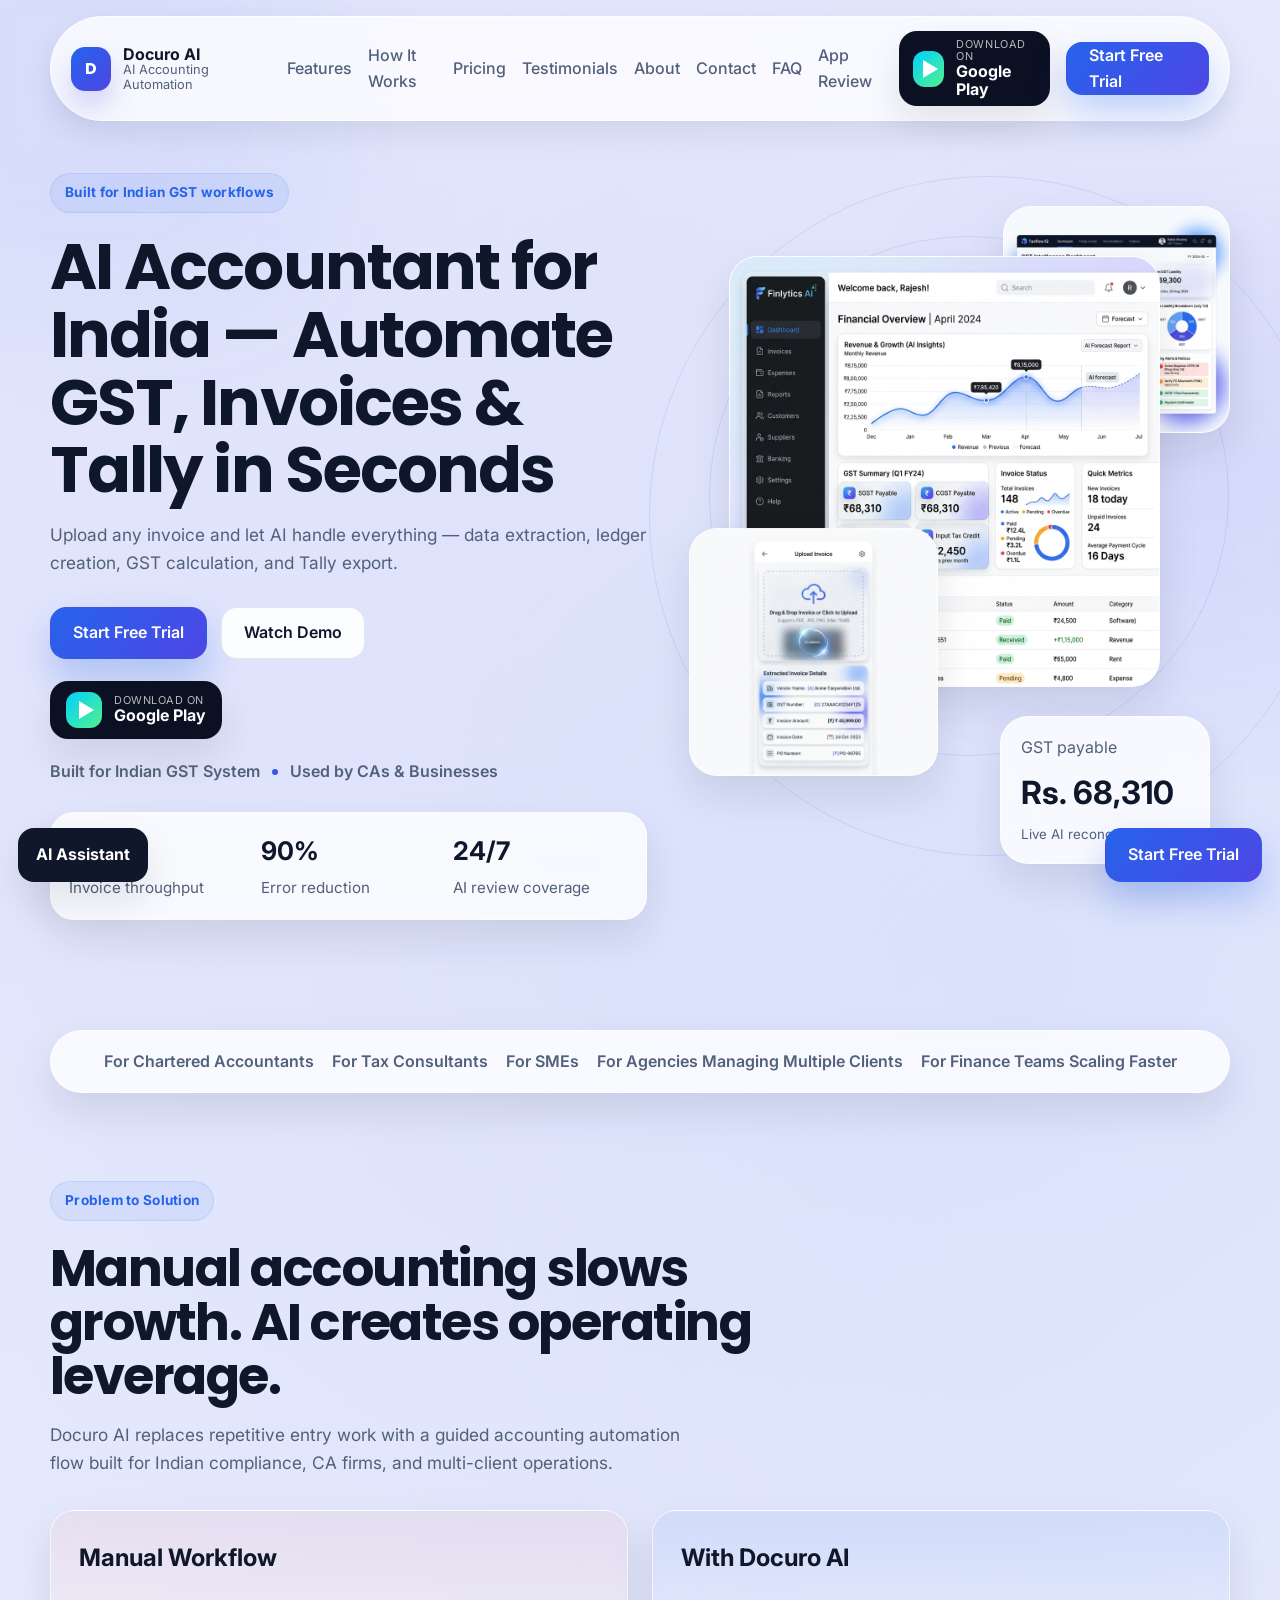
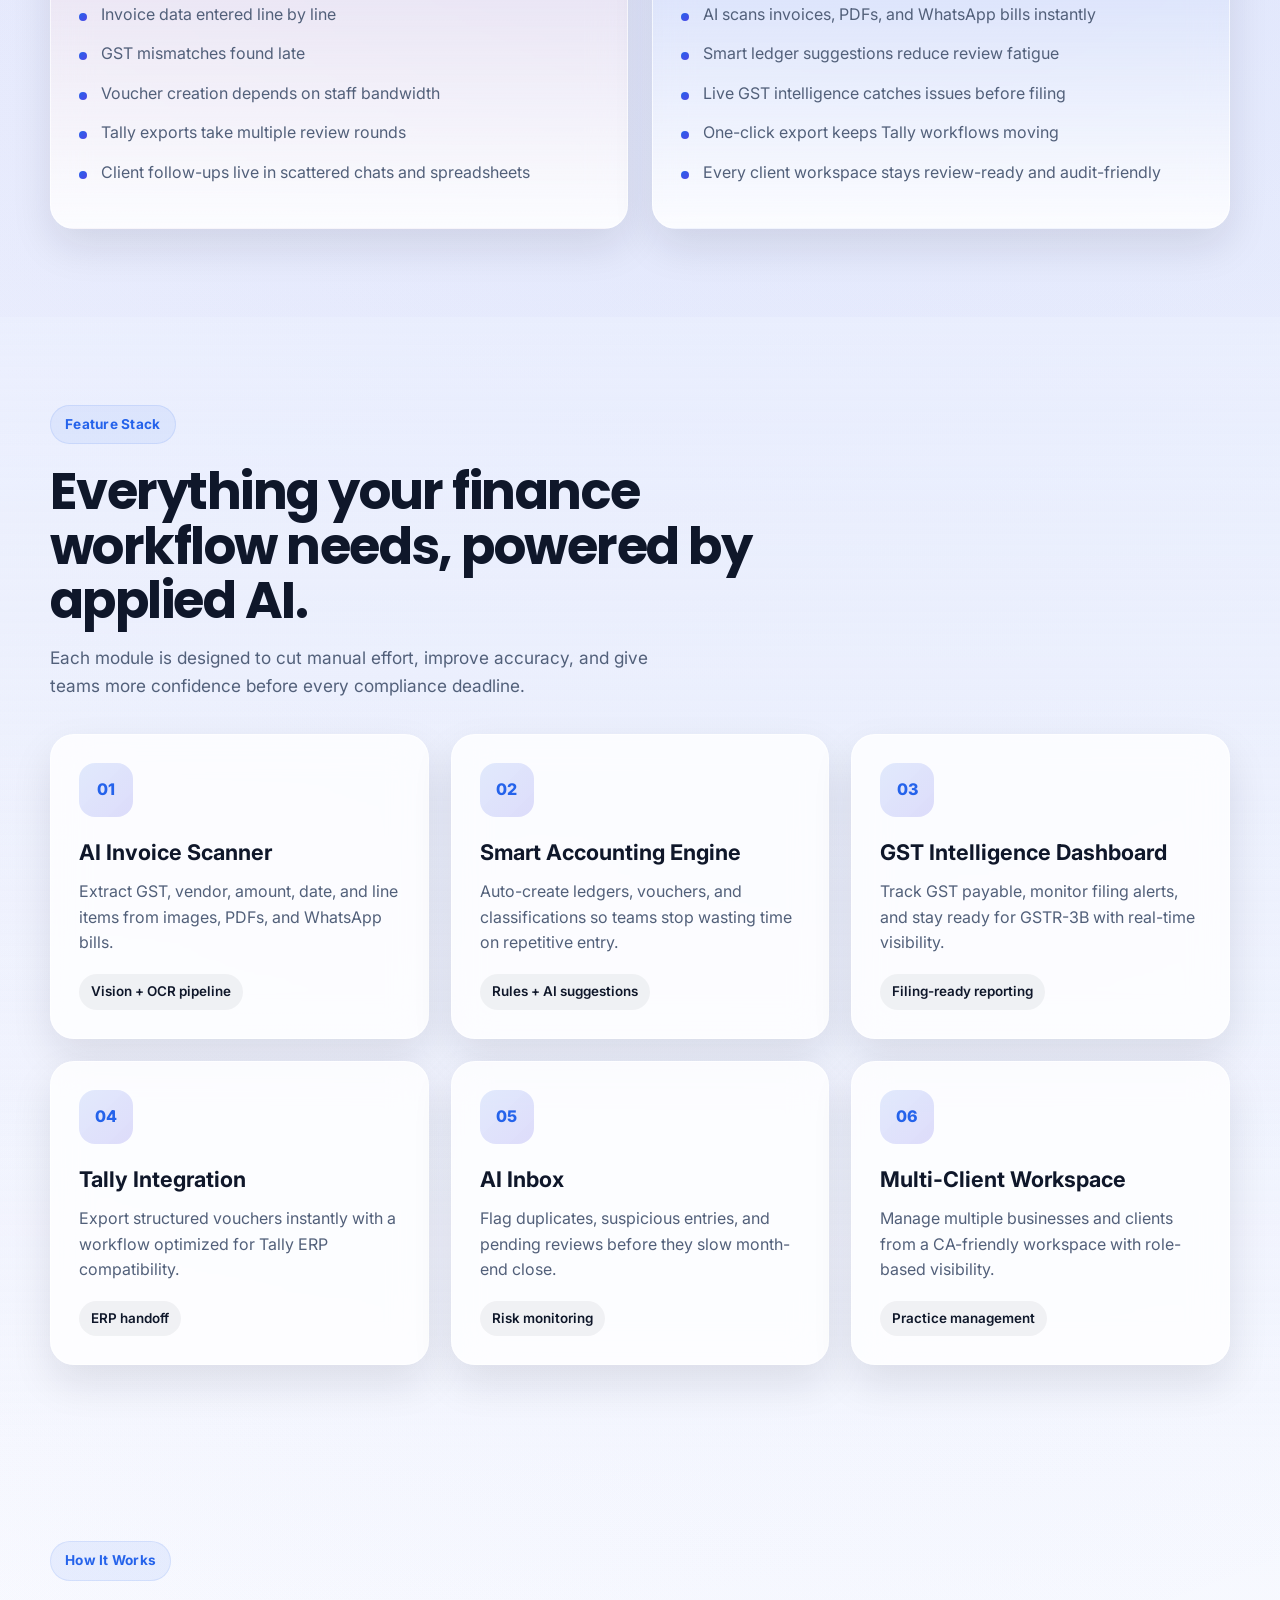
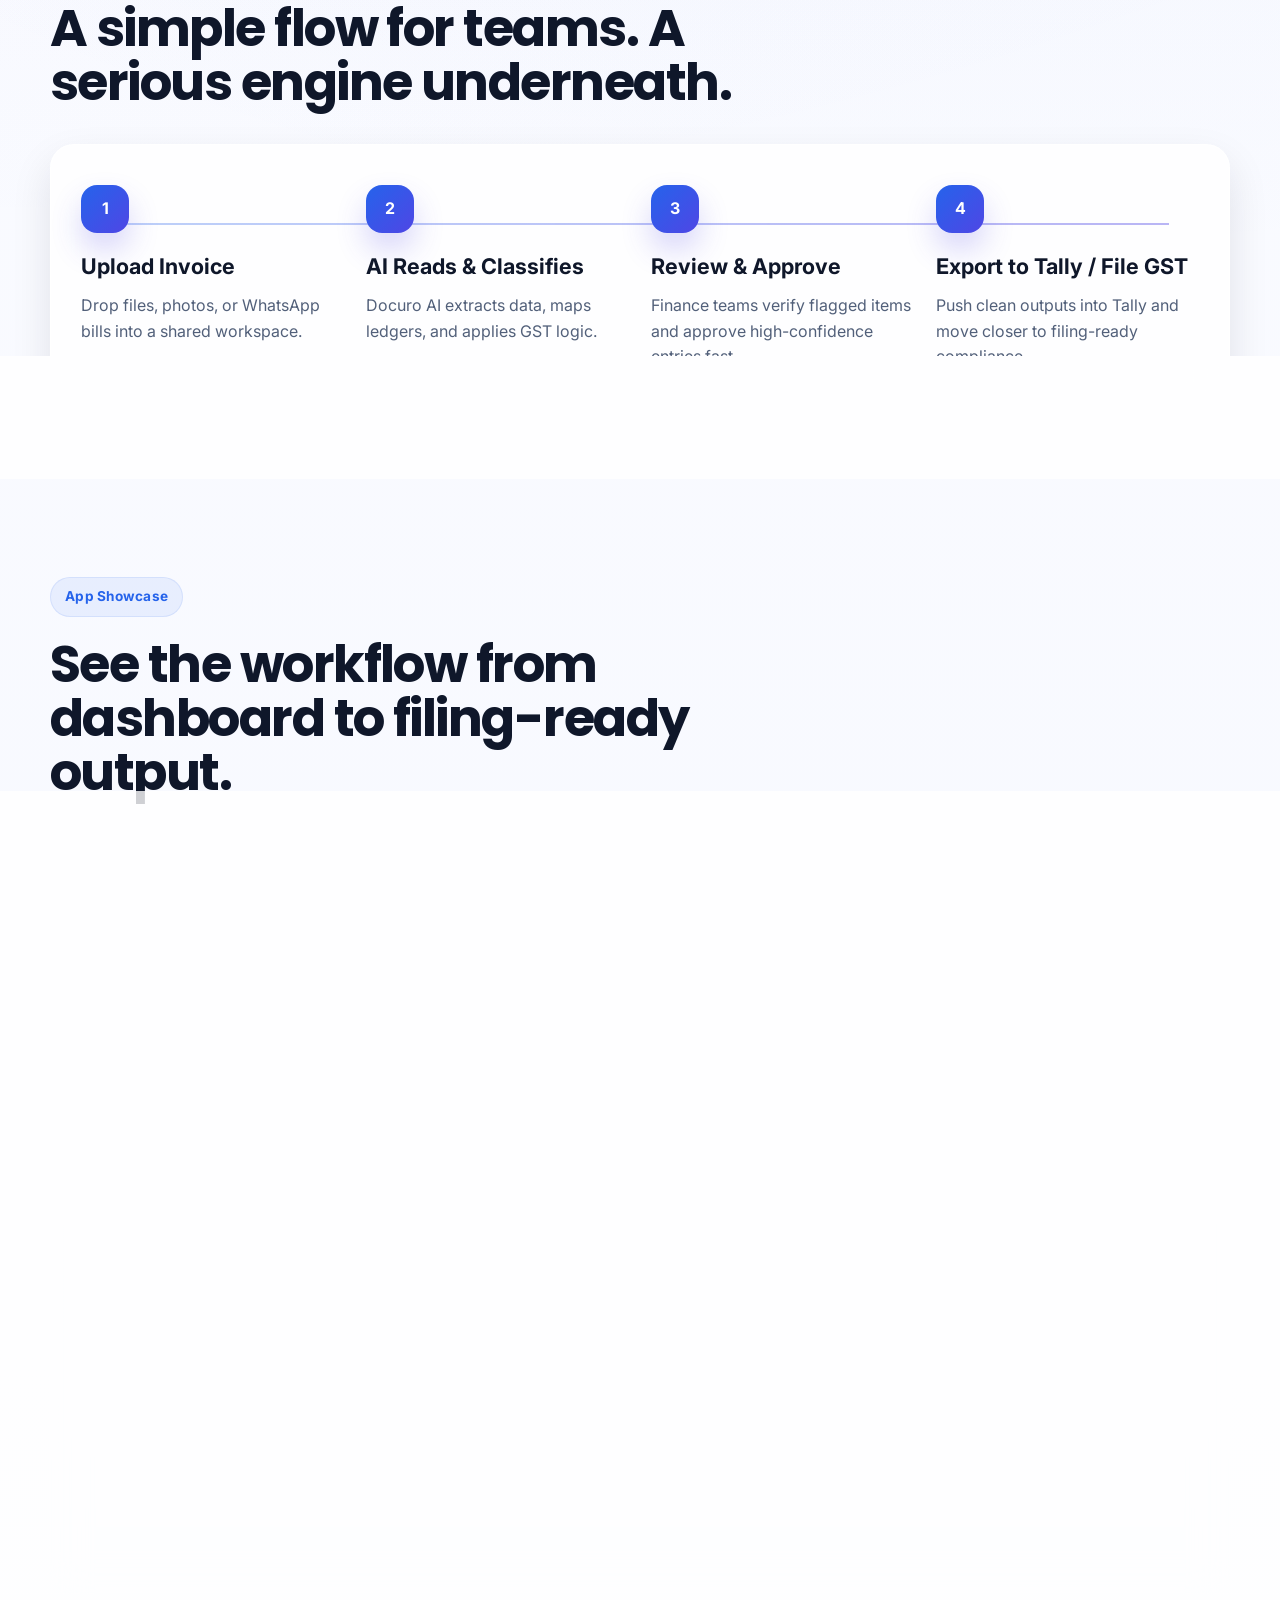
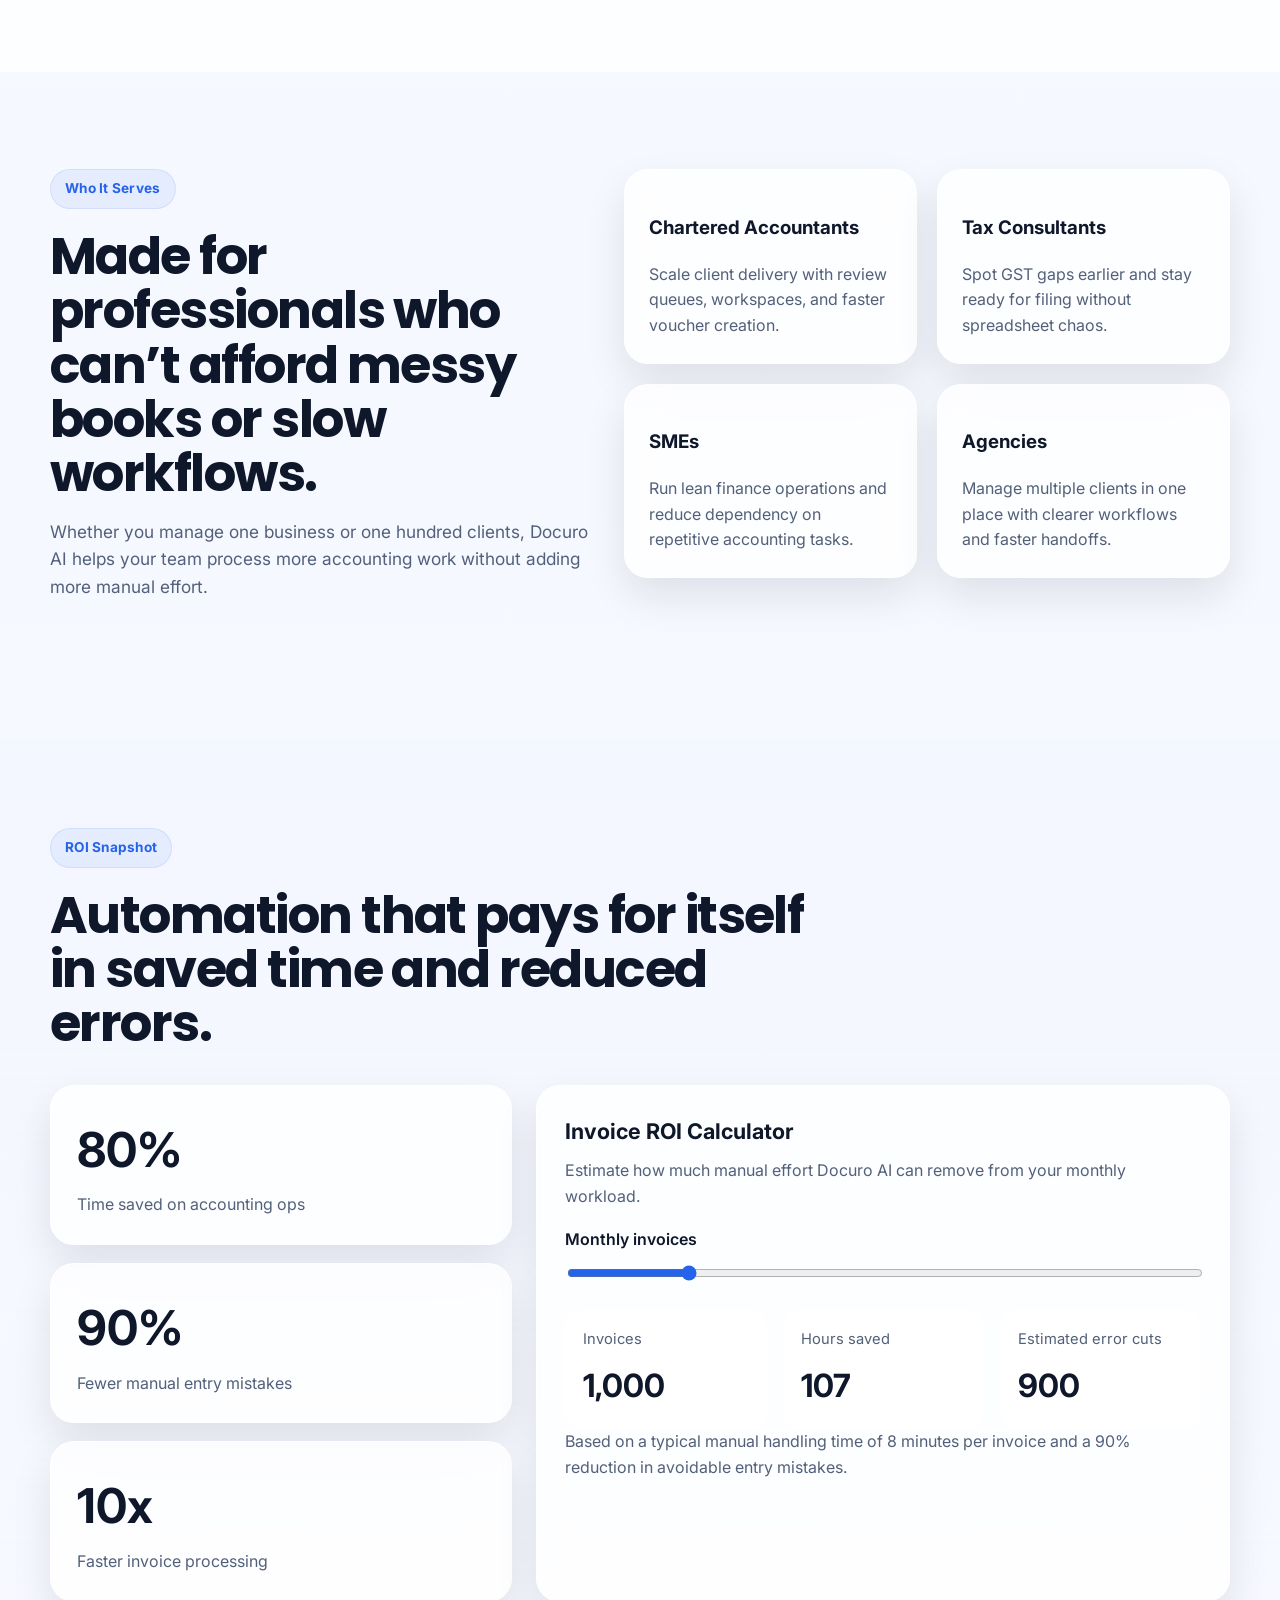
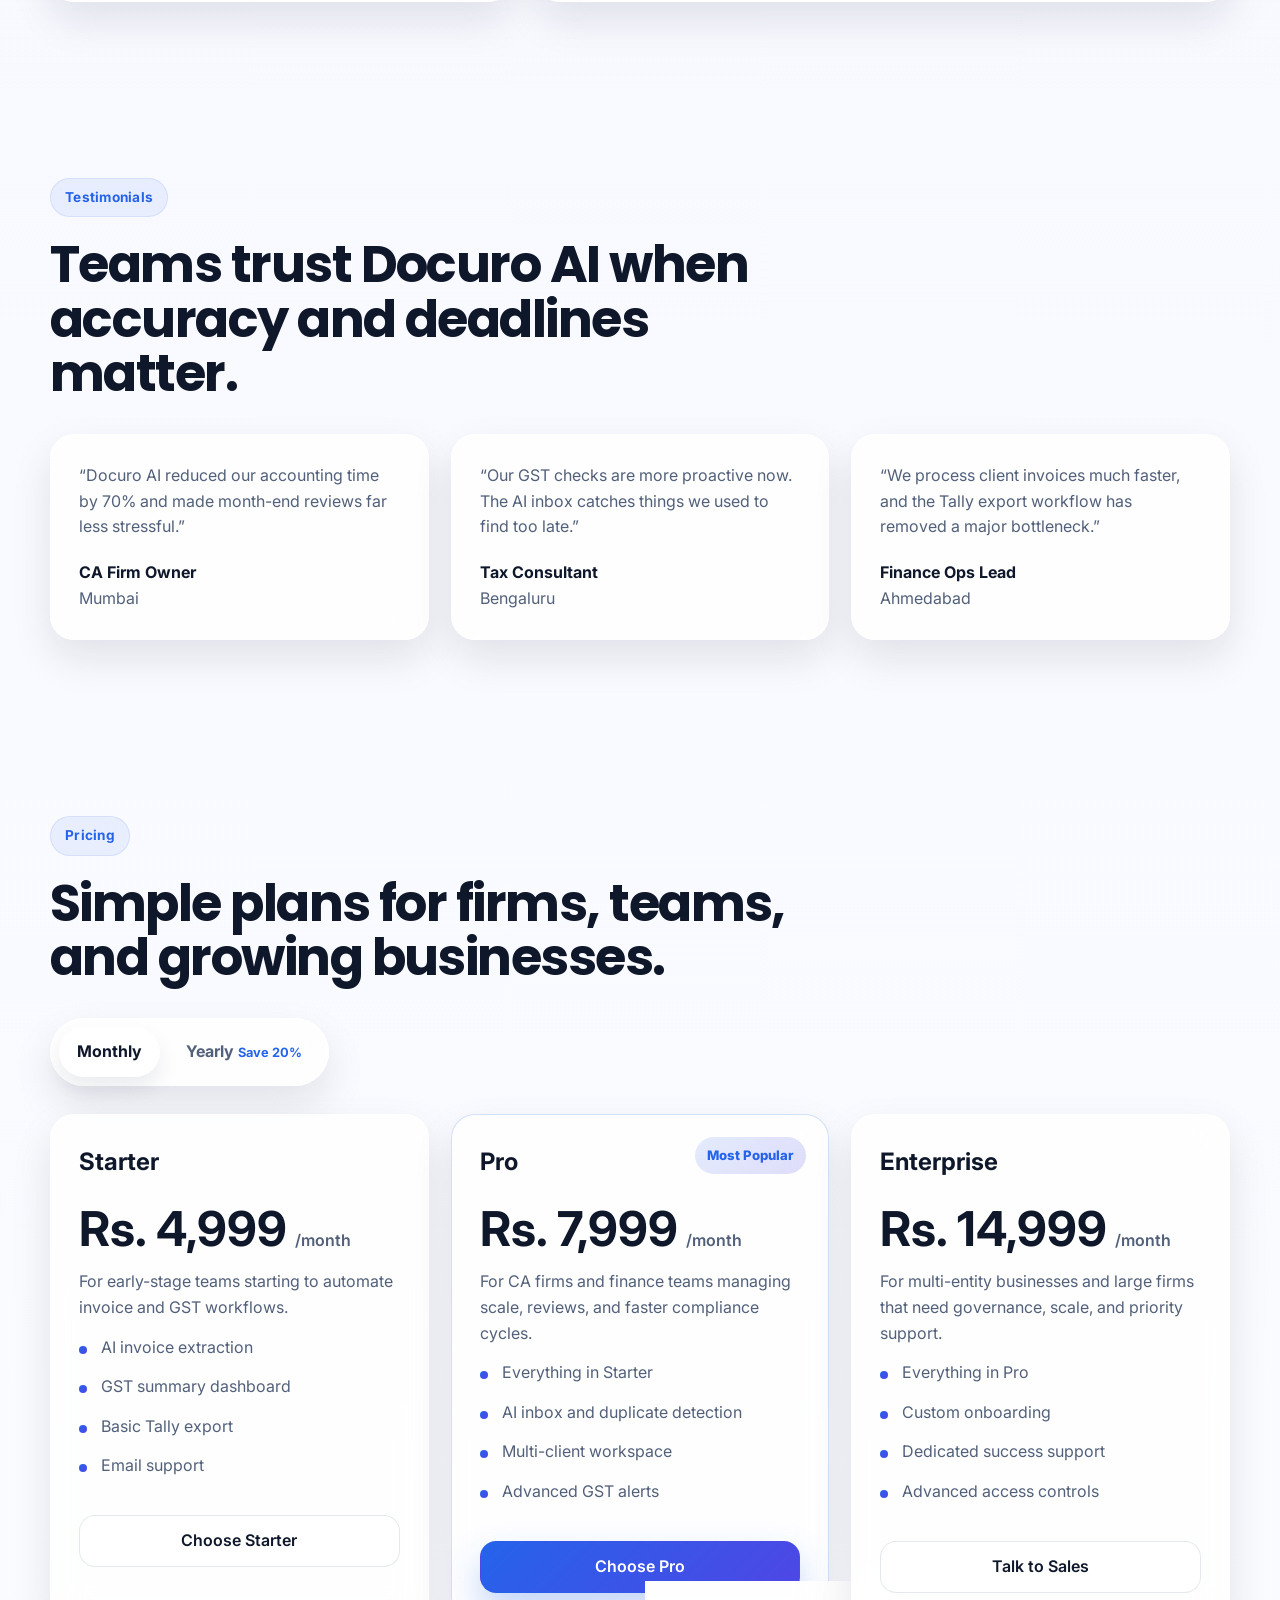
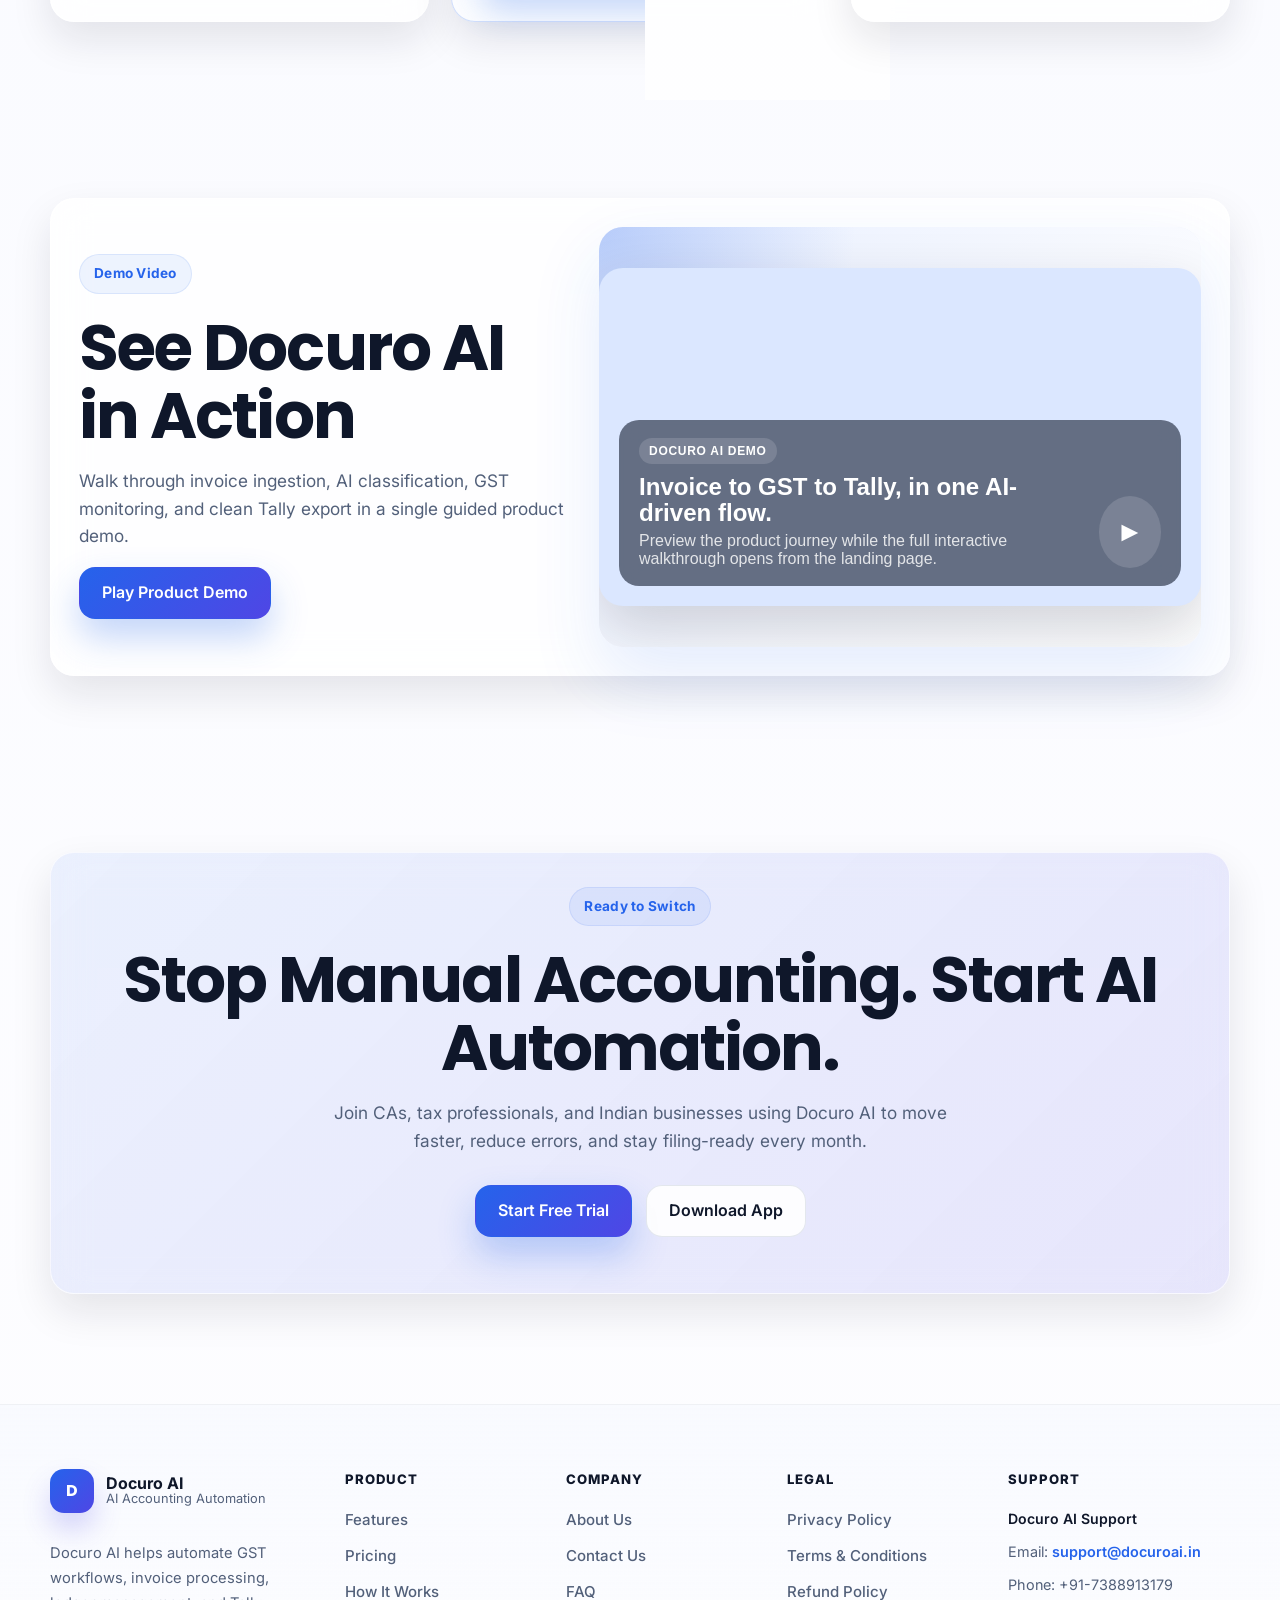
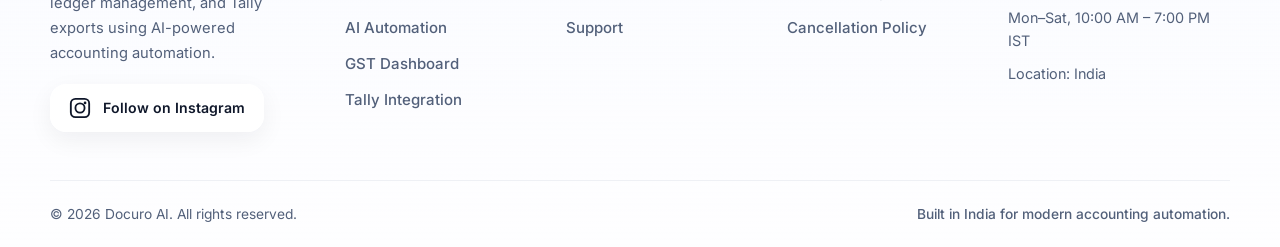
==== commit 721bdf1a: "Add standalone App Review page for Razorpay evaluation Creates a dedicated /app-review/ page contain" ====
--- a/index.html
+++ b/index.html
@@ -95,6 +95,7 @@
           <a href="./about/">About</a>
           <a href="./contact/">Contact</a>
           <a href="./faq/">FAQ</a>
+          <a href="./app-review/">App Review</a>
         </div>
 
         <div class="nav-actions">
